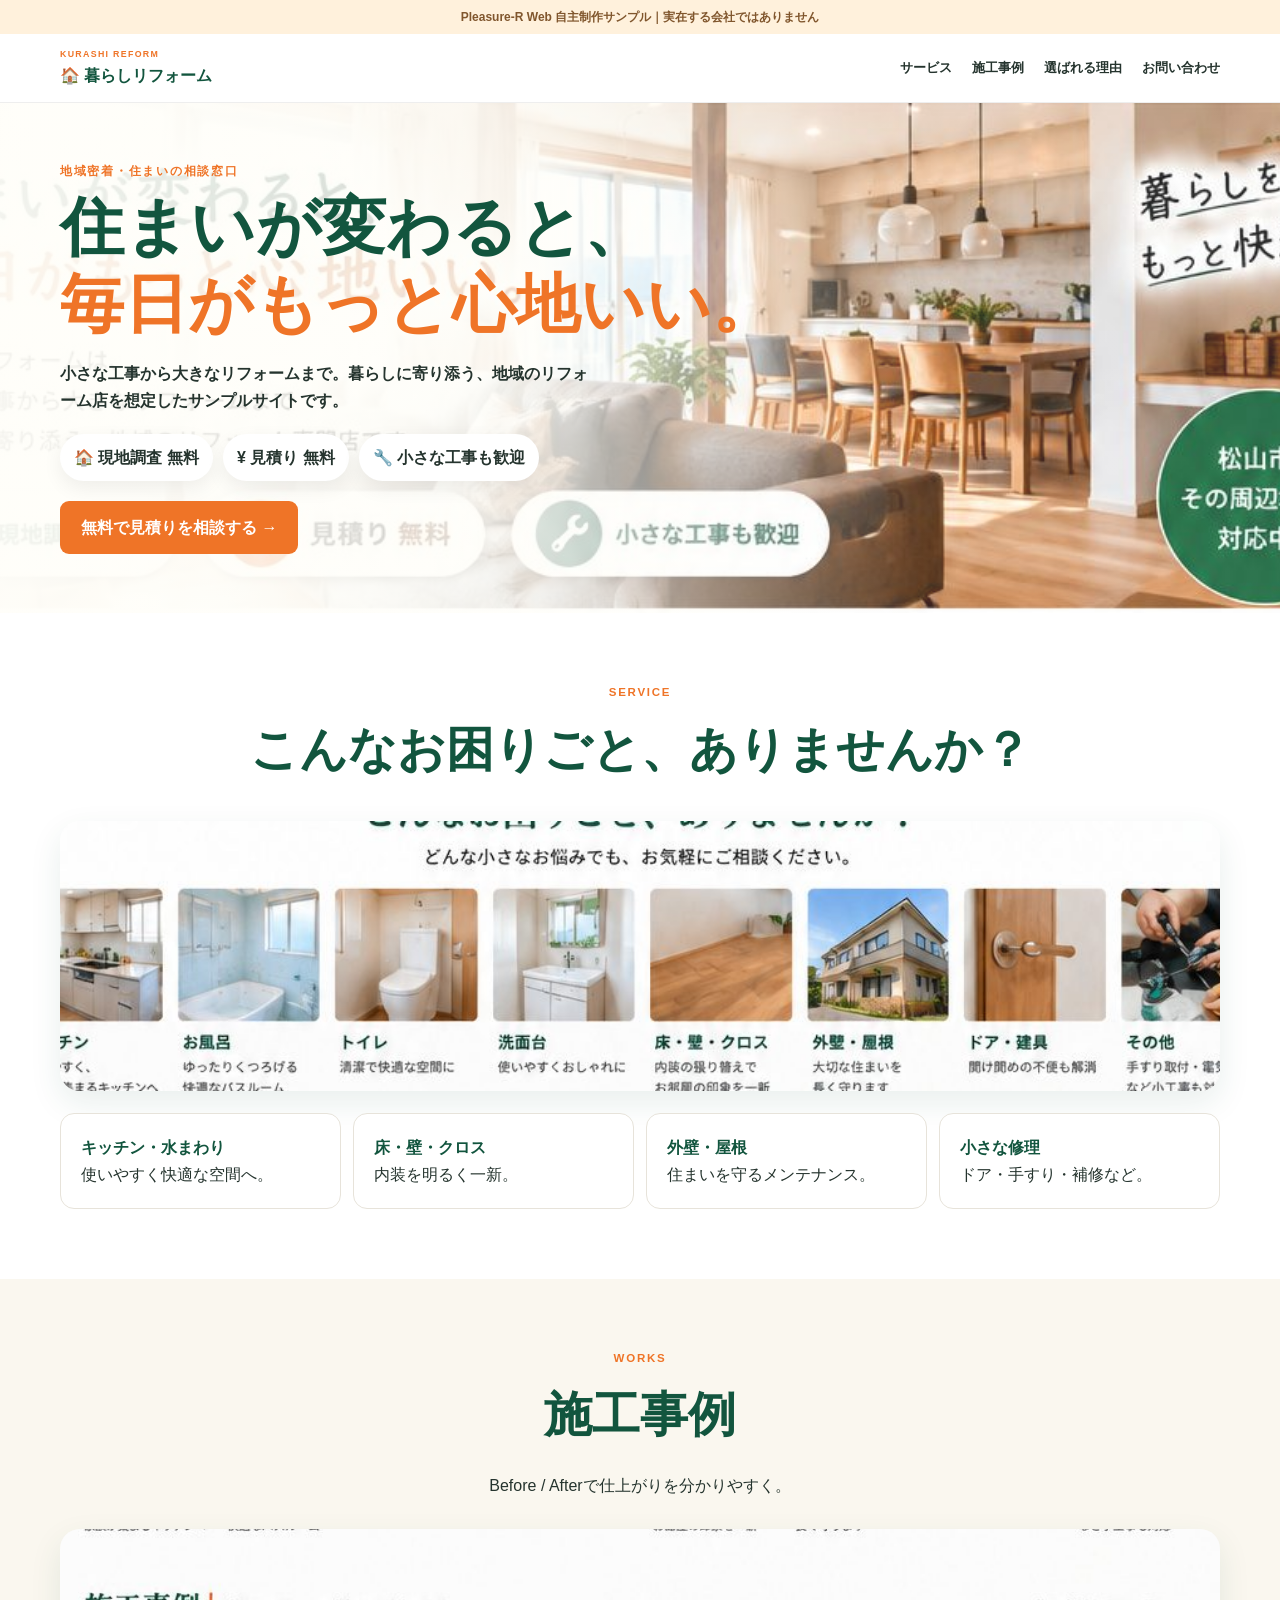
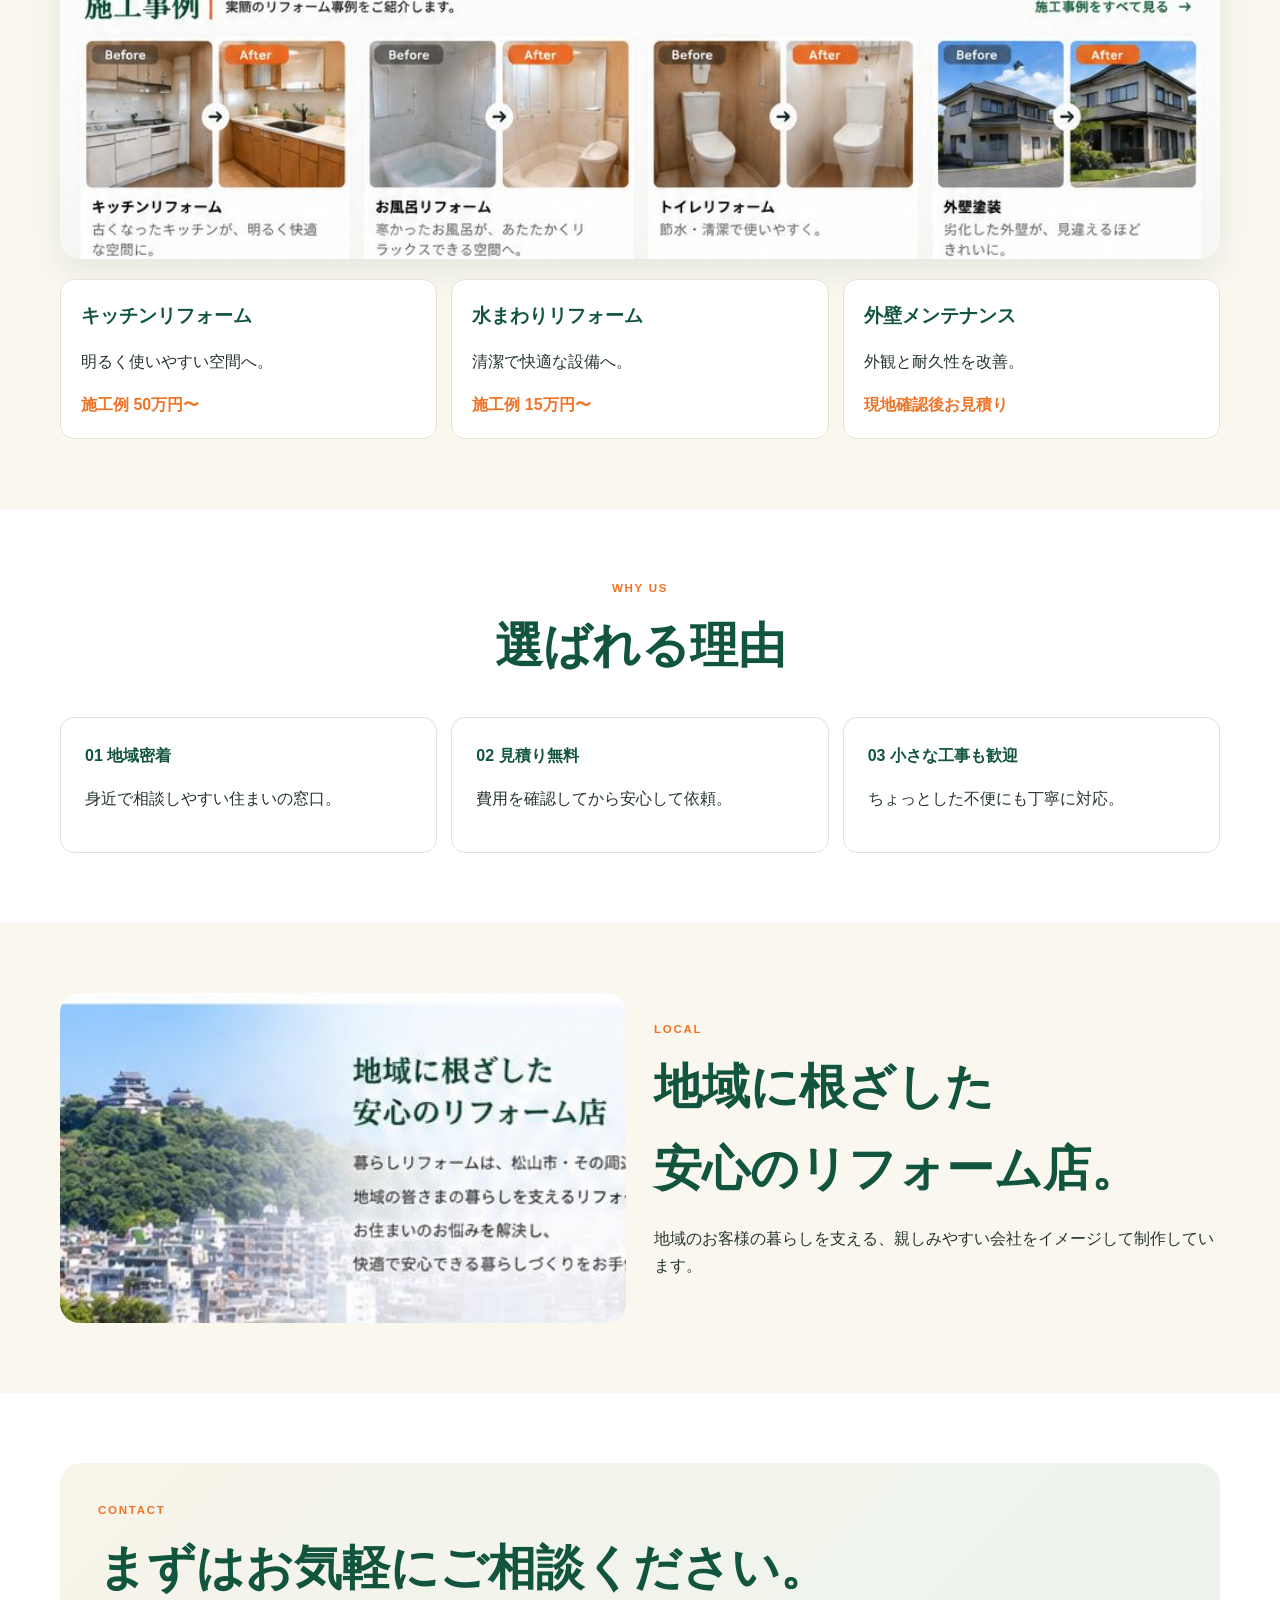
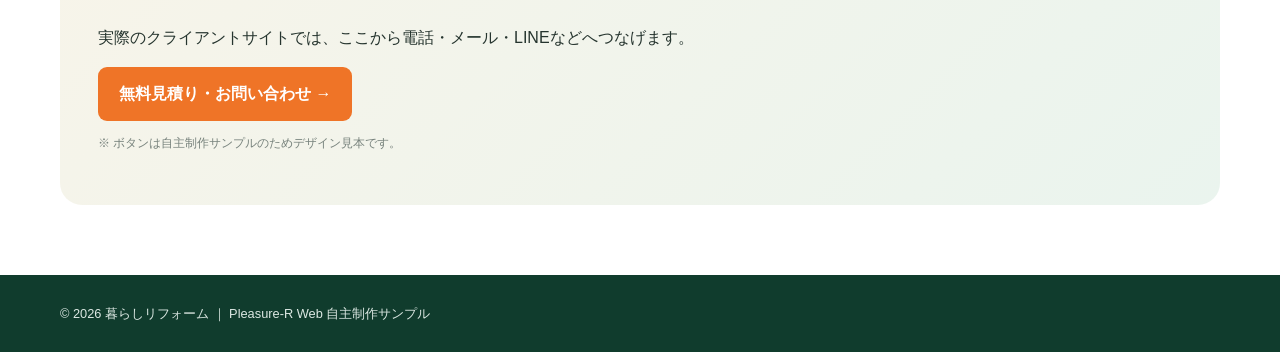
==== index.html @ 93c9c837 "Add files via upload" ====
<!doctype html><html lang="ja"><head><meta charset="utf-8"><meta name="viewport" content="width=device-width,initial-scale=1">
<title>暮らしリフォーム｜Pleasure-R Web 自主制作</title>
<style>
:root{--g:#12553e;--o:#ef7427;--cream:#faf7ef;--ink:#25342e;--muted:#68756f;--max:1160px}*{box-sizing:border-box}html{scroll-behavior:smooth}body{margin:0;font-family:-apple-system,BlinkMacSystemFont,"Noto Sans JP",sans-serif;color:var(--ink);line-height:1.7}a{text-decoration:none;color:inherit}.wrap{width:min(calc(100% - 32px),var(--max));margin:auto}.sample{text-align:center;background:#fff1dc;color:#80562d;padding:7px;font-size:.75rem;font-weight:800}header{position:sticky;top:0;background:#fffffff2;z-index:10;border-bottom:1px solid #eee}.nav{height:68px;display:flex;align-items:center;justify-content:space-between}.logo{font-weight:900;color:var(--g)}.logo small{display:block;color:var(--o);font-size:.55rem;letter-spacing:.15em}nav{display:flex;gap:20px;font-size:.83rem;font-weight:800}.btn{display:inline-block;background:var(--o);color:#fff;padding:13px 21px;border-radius:9px;font-weight:900}
.hero{position:relative;min-height:510px;background:url("[data-uri]") center/cover no-repeat;display:flex;align-items:center}.hero:before{content:"";position:absolute;inset:0;background:linear-gradient(90deg,#fffef9f2 0%,#fffef9c9 42%,#ffffff20 72%)}.hero .wrap{position:relative}h1{font-family:"Yu Mincho",serif;font-size:clamp(2.6rem,5vw,4.7rem);line-height:1.2;color:var(--g);margin:8px 0 16px}h1 em{font-style:normal;color:var(--o)}.lead{max-width:540px;font-weight:650}.badges{display:flex;gap:10px;flex-wrap:wrap;margin:20px 0}.badge{background:#fff;border-radius:999px;padding:10px 14px;font-weight:850;box-shadow:0 7px 20px #0001}
section{padding:70px 0}.soft{background:var(--cream)}.title{text-align:center;margin-bottom:30px}.ey{color:var(--o);font-size:.72rem;letter-spacing:.15em;font-weight:900}h2{font-family:"Yu Mincho",serif;color:var(--g);font-size:clamp(2rem,4vw,3rem);margin:6px 0}
.photo-strip{height:270px;border-radius:20px;background:url("[data-uri]") center/cover no-repeat;box-shadow:0 12px 32px #12553e18}
.services{display:grid;grid-template-columns:repeat(4,1fr);gap:12px;margin-top:22px}.card{background:#fff;border:1px solid #e7e3da;border-radius:14px;padding:20px}.card b{color:var(--g);display:block}.cases-photo{height:330px;border-radius:20px;background:url("[data-uri]") center/cover no-repeat;box-shadow:0 12px 32px #12553e18}.cases{display:grid;grid-template-columns:repeat(3,1fr);gap:14px;margin-top:20px}.case{background:#fff;border:1px solid #e8e3d9;border-radius:14px;padding:20px}.case h3{color:var(--g);margin:0}.price{color:var(--o);font-weight:900}
.reasons{display:grid;grid-template-columns:repeat(3,1fr);gap:14px}.reason{padding:24px;border-radius:14px;background:#fff;border:1px solid #e6e1d8}.reason strong{color:var(--g)}.local{display:grid;grid-template-columns:1fr 1fr;gap:28px;align-items:center}.local-photo{min-height:330px;border-radius:20px;background:url("[data-uri]") center/cover no-repeat}.cta{background:linear-gradient(135deg,#f8f4e9,#eaf4ee);border-radius:22px;padding:38px}footer{background:#103c2d;color:#dce8e3;padding:28px 0;font-size:.8rem}
@media(max-width:800px){nav{display:none}.hero{min-height:590px;background-position:60% center}.hero:before{background:linear-gradient(#fffdf6e8 0%,#fffdf6d9 58%,#ffffff30)}.services{grid-template-columns:1fr 1fr}.cases,.reasons,.local{grid-template-columns:1fr}.photo-strip{height:210px}.cases-photo{height:250px}}
@media(max-width:500px){.hero{min-height:560px}section{padding:55px 0}.services{grid-template-columns:1fr 1fr}.card{padding:15px 11px}}
</style></head><body>
<div class="sample">Pleasure-R Web 自主制作サンプル｜実在する会社ではありません</div>
<header><div class="wrap nav"><div class="logo"><small>KURASHI REFORM</small>🏠 暮らしリフォーム</div><nav><a href="#service">サービス</a><a href="#works">施工事例</a><a href="#voice">選ばれる理由</a><a href="#contact">お問い合わせ</a></nav></div></header>
<main><div class="hero"><div class="wrap"><div class="ey">地域密着・住まいの相談窓口</div><h1>住まいが変わると、<br><em>毎日がもっと心地いい。</em></h1><p class="lead">小さな工事から大きなリフォームまで。暮らしに寄り添う、地域のリフォーム店を想定したサンプルサイトです。</p><div class="badges"><span class="badge">🏠 現地調査 無料</span><span class="badge">¥ 見積り 無料</span><span class="badge">🔧 小さな工事も歓迎</span></div><a class="btn" href="#contact">無料で見積りを相談する →</a></div></div>
<section id="service"><div class="wrap"><div class="title"><div class="ey">SERVICE</div><h2>こんなお困りごと、ありませんか？</h2></div><div class="photo-strip"></div><div class="services"><div class="card"><b>キッチン・水まわり</b>使いやすく快適な空間へ。</div><div class="card"><b>床・壁・クロス</b>内装を明るく一新。</div><div class="card"><b>外壁・屋根</b>住まいを守るメンテナンス。</div><div class="card"><b>小さな修理</b>ドア・手すり・補修など。</div></div></div></section>
<section id="works" class="soft"><div class="wrap"><div class="title"><div class="ey">WORKS</div><h2>施工事例</h2><p>Before / Afterで仕上がりを分かりやすく。</p></div><div class="cases-photo"></div><div class="cases"><div class="case"><h3>キッチンリフォーム</h3><p>明るく使いやすい空間へ。</p><div class="price">施工例 50万円〜</div></div><div class="case"><h3>水まわりリフォーム</h3><p>清潔で快適な設備へ。</p><div class="price">施工例 15万円〜</div></div><div class="case"><h3>外壁メンテナンス</h3><p>外観と耐久性を改善。</p><div class="price">現地確認後お見積り</div></div></div></div></section>
<section id="voice"><div class="wrap"><div class="title"><div class="ey">WHY US</div><h2>選ばれる理由</h2></div><div class="reasons"><div class="reason"><strong>01 地域密着</strong><p>身近で相談しやすい住まいの窓口。</p></div><div class="reason"><strong>02 見積り無料</strong><p>費用を確認してから安心して依頼。</p></div><div class="reason"><strong>03 小さな工事も歓迎</strong><p>ちょっとした不便にも丁寧に対応。</p></div></div></div></section>
<section class="soft"><div class="wrap local"><div class="local-photo"></div><div><div class="ey">LOCAL</div><h2>地域に根ざした<br>安心のリフォーム店。</h2><p>地域のお客様の暮らしを支える、親しみやすい会社をイメージして制作しています。</p></div></div></section>
<section id="contact"><div class="wrap"><div class="cta"><div class="ey">CONTACT</div><h2>まずはお気軽にご相談ください。</h2><p>実際のクライアントサイトでは、ここから電話・メール・LINEなどへつなげます。</p><a class="btn" href="#contact">無料見積り・お問い合わせ →</a><p style="font-size:.78rem;color:#77827c">※ ボタンは自主制作サンプルのためデザイン見本です。</p></div></div></section></main>
<footer><div class="wrap">© 2026 暮らしリフォーム ｜ Pleasure-R Web 自主制作サンプル</div></footer></body></html>
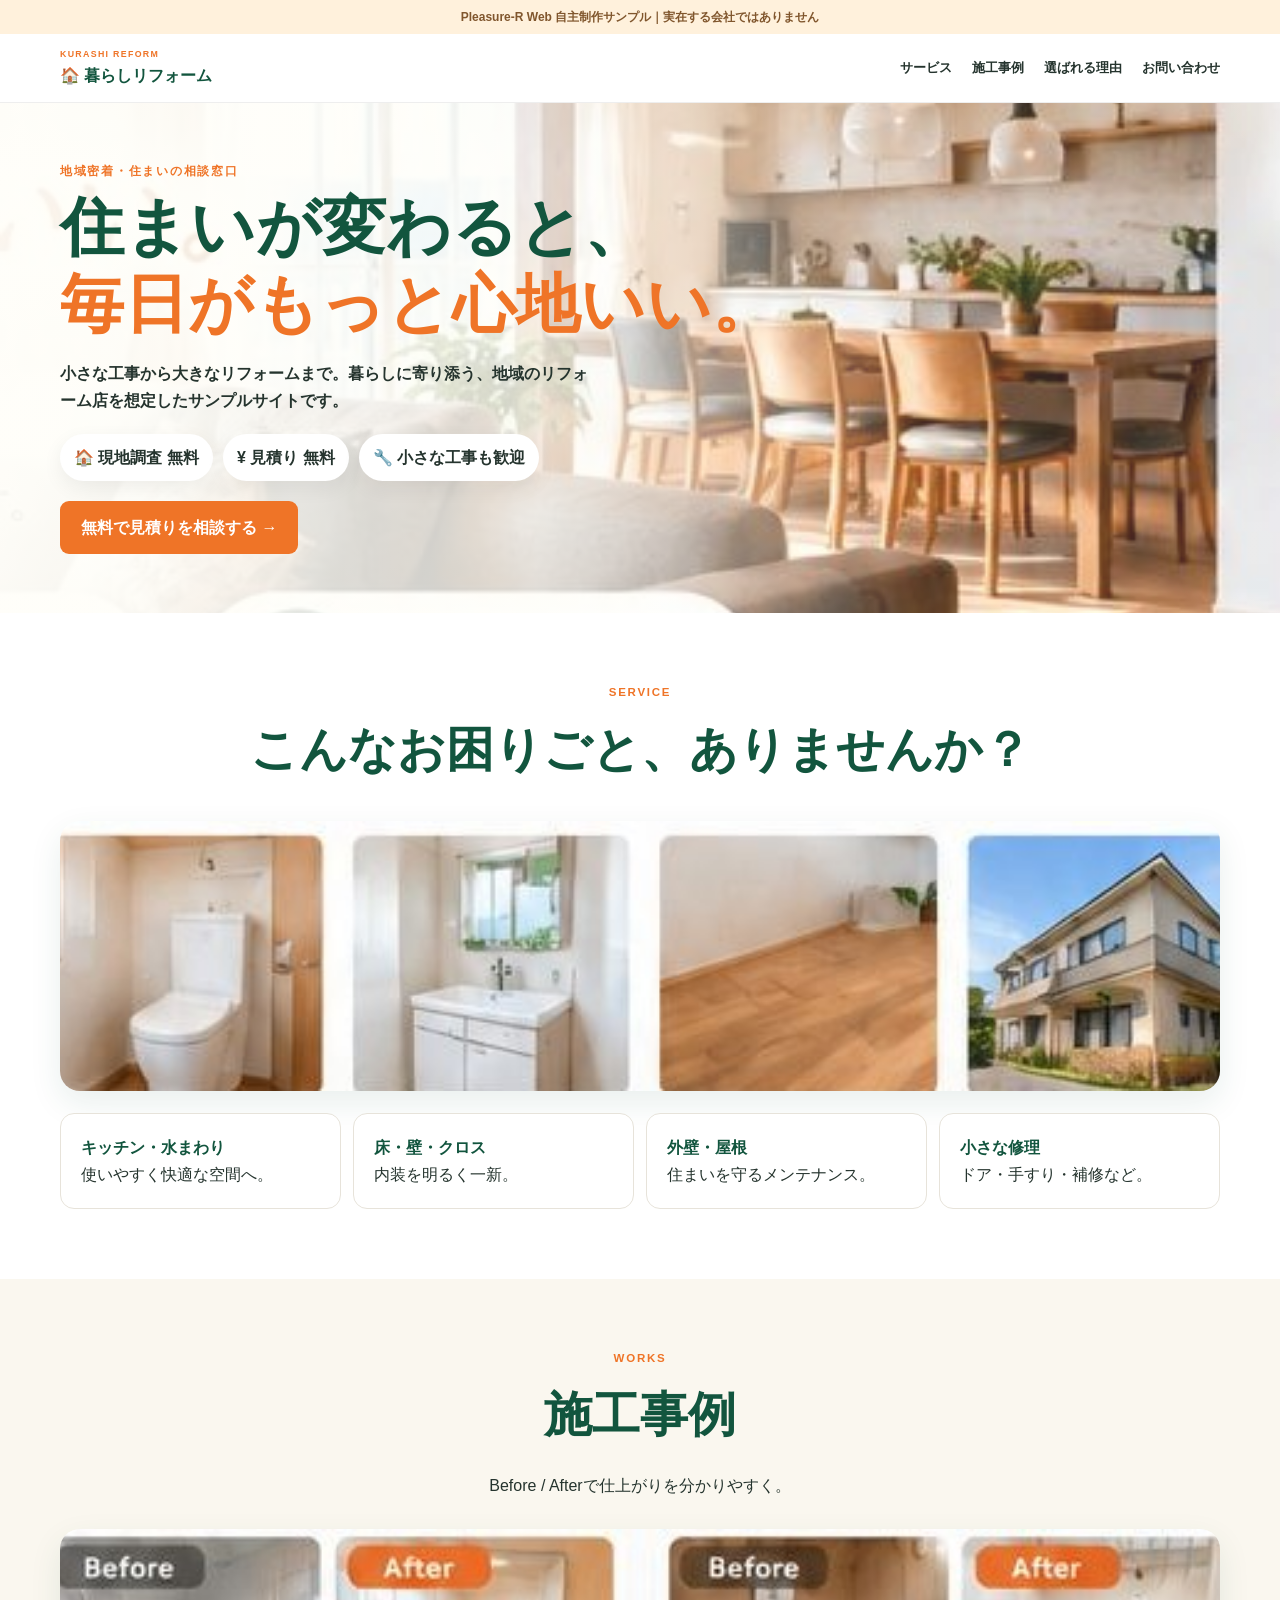
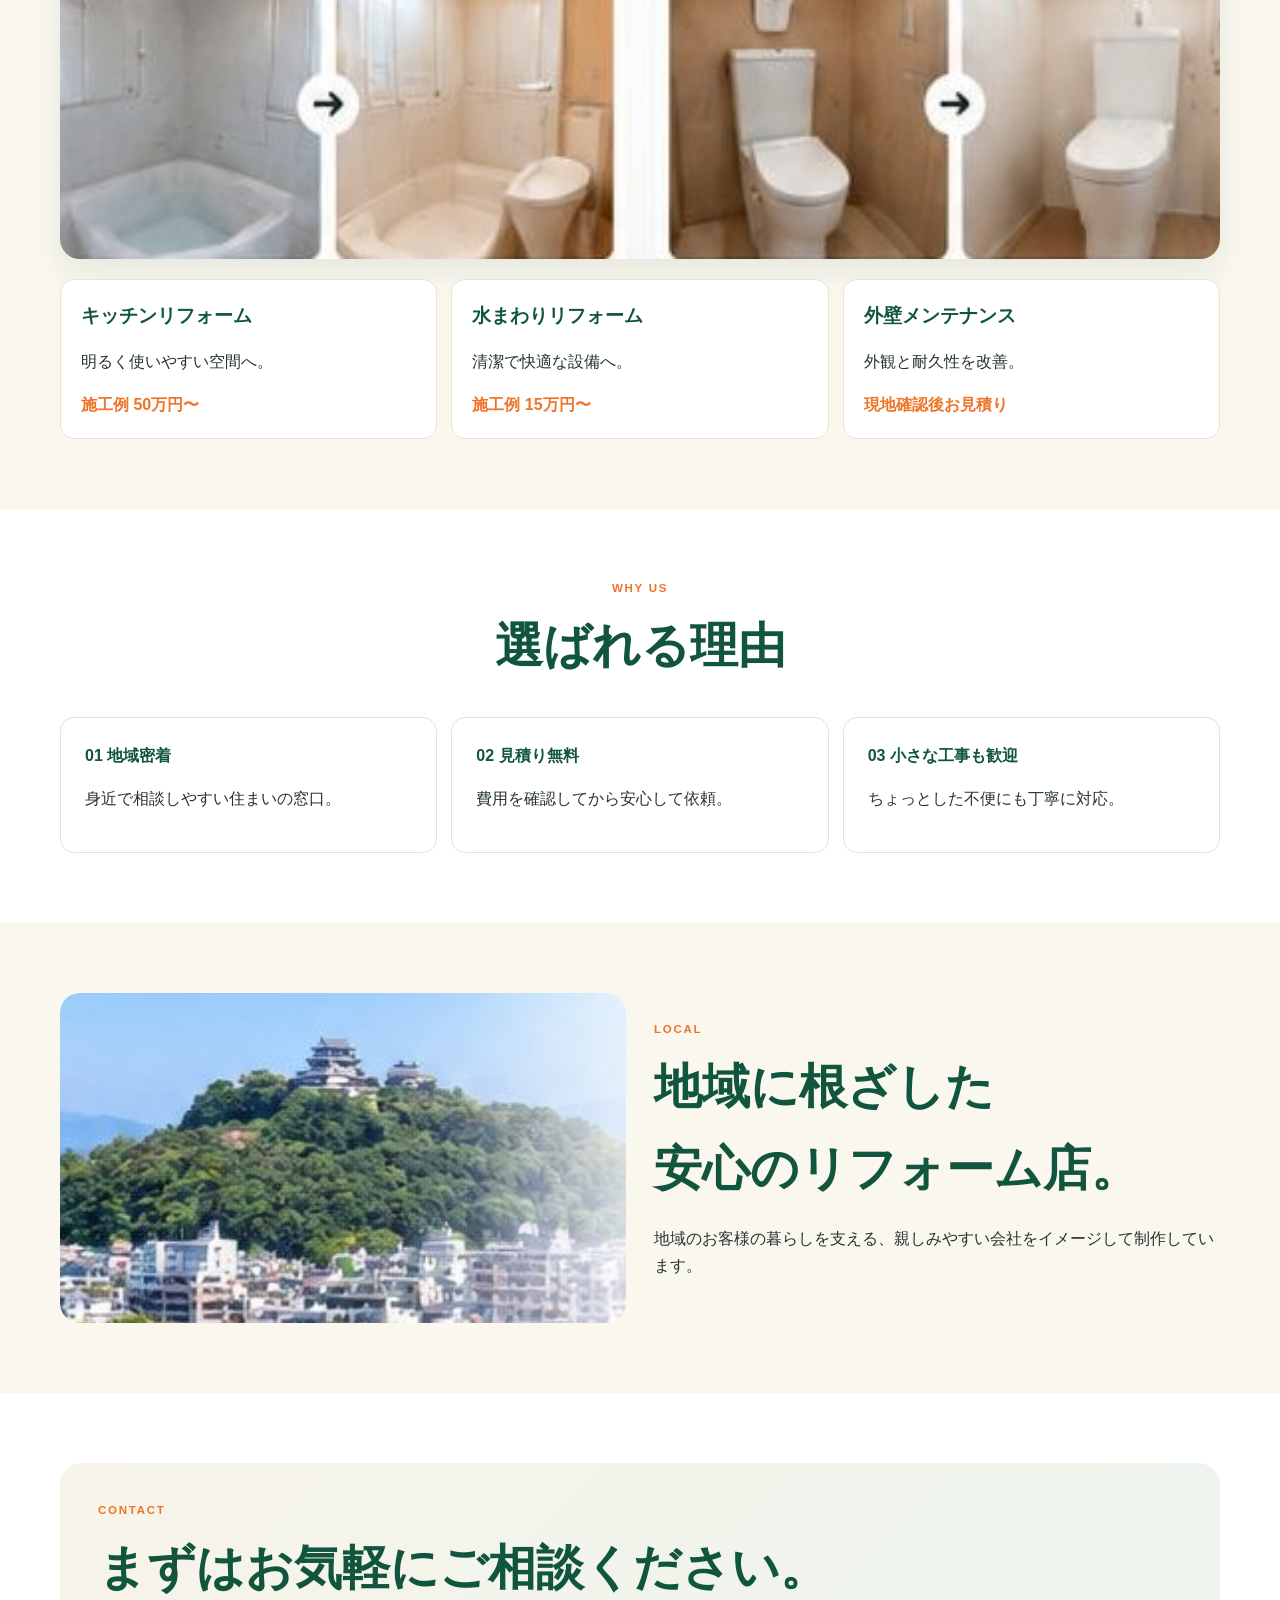
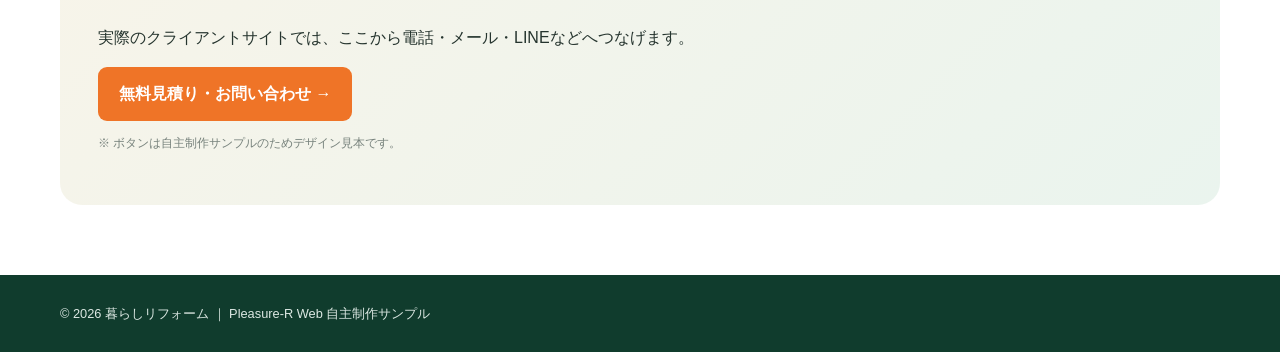
==== commit 0e024ec4: "Rename kurashi-reform-fixed-20260906.html to index.html" ====
--- a/index.html
+++ b/index.html
@@ -2,13 +2,27 @@
 <title>暮らしリフォーム｜Pleasure-R Web 自主制作</title>
 <style>
 :root{--g:#12553e;--o:#ef7427;--cream:#faf7ef;--ink:#25342e;--muted:#68756f;--max:1160px}*{box-sizing:border-box}html{scroll-behavior:smooth}body{margin:0;font-family:-apple-system,BlinkMacSystemFont,"Noto Sans JP",sans-serif;color:var(--ink);line-height:1.7}a{text-decoration:none;color:inherit}.wrap{width:min(calc(100% - 32px),var(--max));margin:auto}.sample{text-align:center;background:#fff1dc;color:#80562d;padding:7px;font-size:.75rem;font-weight:800}header{position:sticky;top:0;background:#fffffff2;z-index:10;border-bottom:1px solid #eee}.nav{height:68px;display:flex;align-items:center;justify-content:space-between}.logo{font-weight:900;color:var(--g)}.logo small{display:block;color:var(--o);font-size:.55rem;letter-spacing:.15em}nav{display:flex;gap:20px;font-size:.83rem;font-weight:800}.btn{display:inline-block;background:var(--o);color:#fff;padding:13px 21px;border-radius:9px;font-weight:900}
-.hero{position:relative;min-height:510px;background:url("[data-uri]") center/cover no-repeat;display:flex;align-items:center}.hero:before{content:"";position:absolute;inset:0;background:linear-gradient(90deg,#fffef9f2 0%,#fffef9c9 42%,#ffffff20 72%)}.hero .wrap{position:relative}h1{font-family:"Yu Mincho",serif;font-size:clamp(2.6rem,5vw,4.7rem);line-height:1.2;color:var(--g);margin:8px 0 16px}h1 em{font-style:normal;color:var(--o)}.lead{max-width:540px;font-weight:650}.badges{display:flex;gap:10px;flex-wrap:wrap;margin:20px 0}.badge{background:#fff;border-radius:999px;padding:10px 14px;font-weight:850;box-shadow:0 7px 20px #0001}
+.hero{position:relative;min-height:510px;background:url("[data-uri]") center/cover no-repeat;display:flex;align-items:center}.hero:before{content:"";position:absolute;inset:0;background:linear-gradient(90deg,#fffef9f2 0%,#fffef9c9 42%,#ffffff20 72%)}.hero .wrap{position:relative}h1{font-family:"Yu Mincho",serif;font-size:clamp(2.6rem,5vw,4.7rem);line-height:1.2;color:var(--g);margin:8px 0 16px}h1 em{font-style:normal;color:var(--o)}.lead{max-width:540px;font-weight:650}.badges{display:flex;gap:10px;flex-wrap:wrap;margin:20px 0}.badge{background:#fff;border-radius:999px;padding:10px 14px;font-weight:850;box-shadow:0 7px 20px #0001}
 section{padding:70px 0}.soft{background:var(--cream)}.title{text-align:center;margin-bottom:30px}.ey{color:var(--o);font-size:.72rem;letter-spacing:.15em;font-weight:900}h2{font-family:"Yu Mincho",serif;color:var(--g);font-size:clamp(2rem,4vw,3rem);margin:6px 0}
-.photo-strip{height:270px;border-radius:20px;background:url("[data-uri]") center/cover no-repeat;box-shadow:0 12px 32px #12553e18}
-.services{display:grid;grid-template-columns:repeat(4,1fr);gap:12px;margin-top:22px}.card{background:#fff;border:1px solid #e7e3da;border-radius:14px;padding:20px}.card b{color:var(--g);display:block}.cases-photo{height:330px;border-radius:20px;background:url("[data-uri]") center/cover no-repeat;box-shadow:0 12px 32px #12553e18}.cases{display:grid;grid-template-columns:repeat(3,1fr);gap:14px;margin-top:20px}.case{background:#fff;border:1px solid #e8e3d9;border-radius:14px;padding:20px}.case h3{color:var(--g);margin:0}.price{color:var(--o);font-weight:900}
-.reasons{display:grid;grid-template-columns:repeat(3,1fr);gap:14px}.reason{padding:24px;border-radius:14px;background:#fff;border:1px solid #e6e1d8}.reason strong{color:var(--g)}.local{display:grid;grid-template-columns:1fr 1fr;gap:28px;align-items:center}.local-photo{min-height:330px;border-radius:20px;background:url("[data-uri]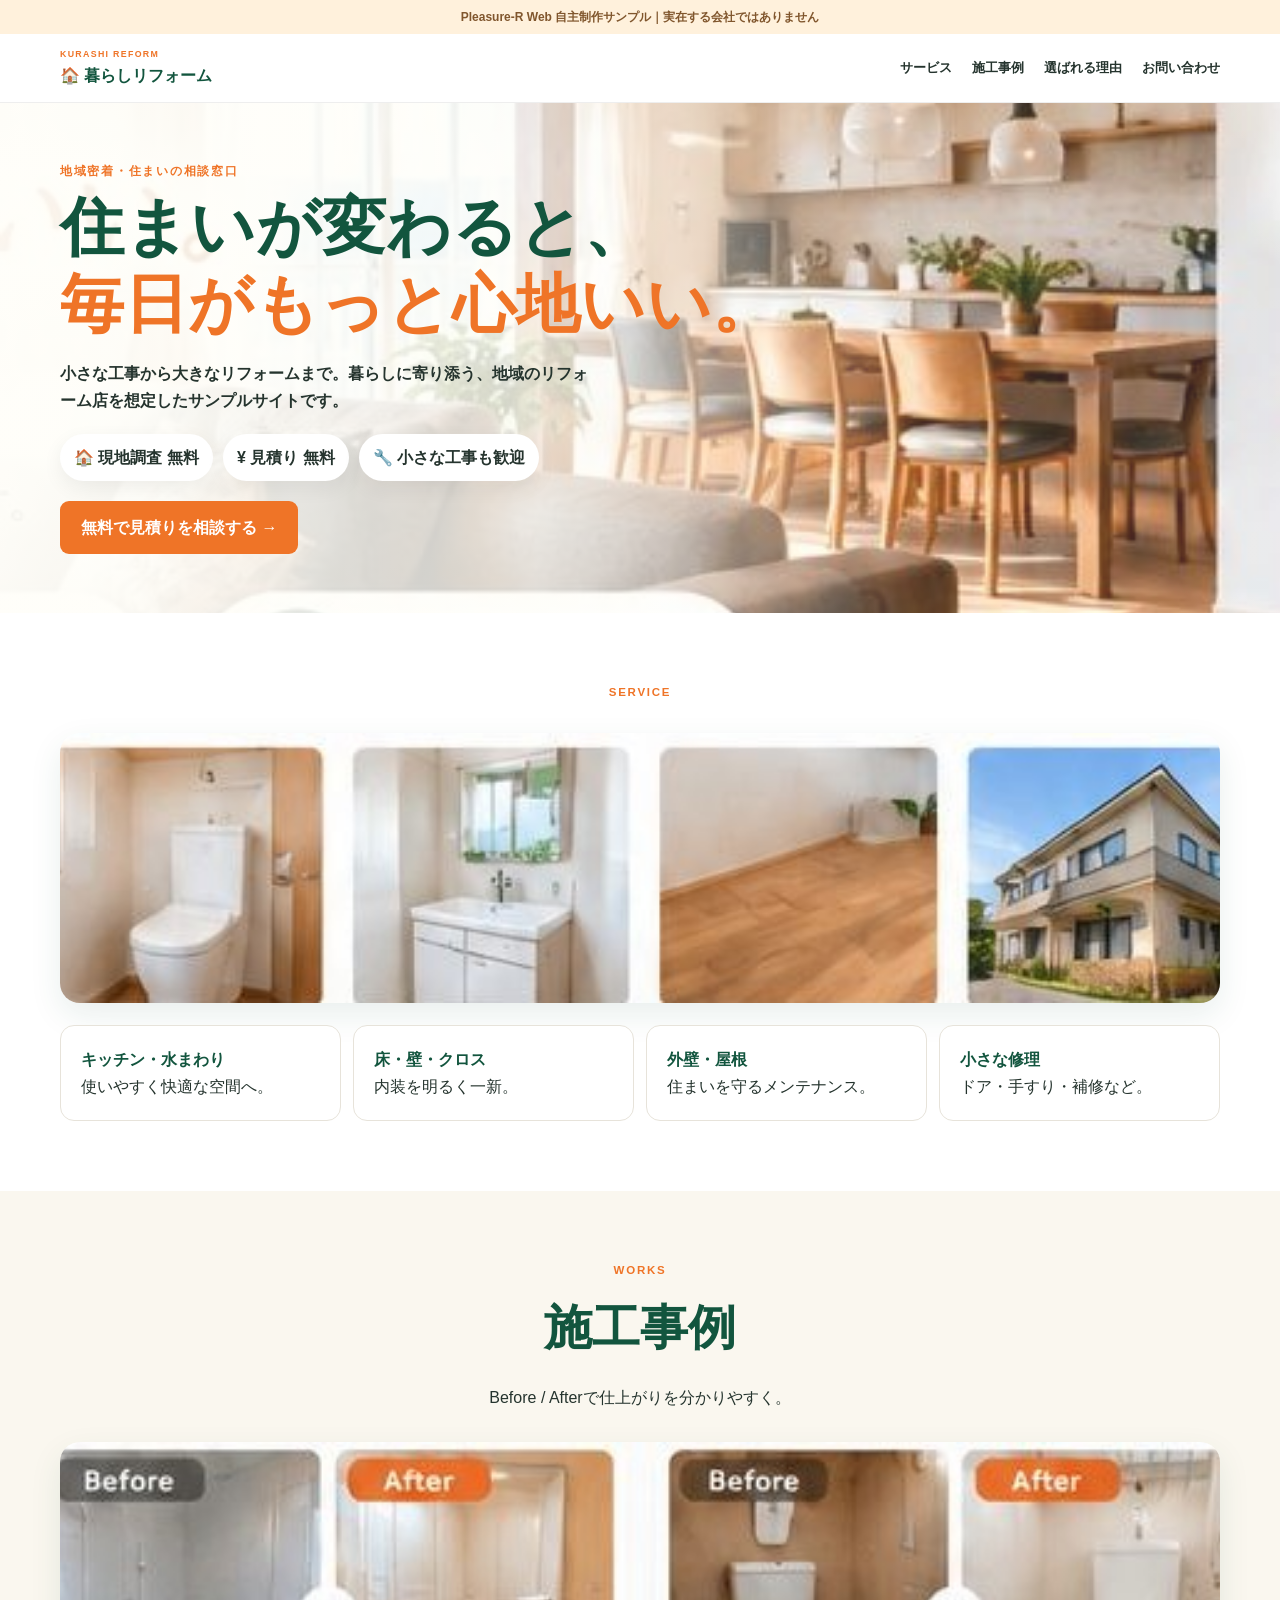
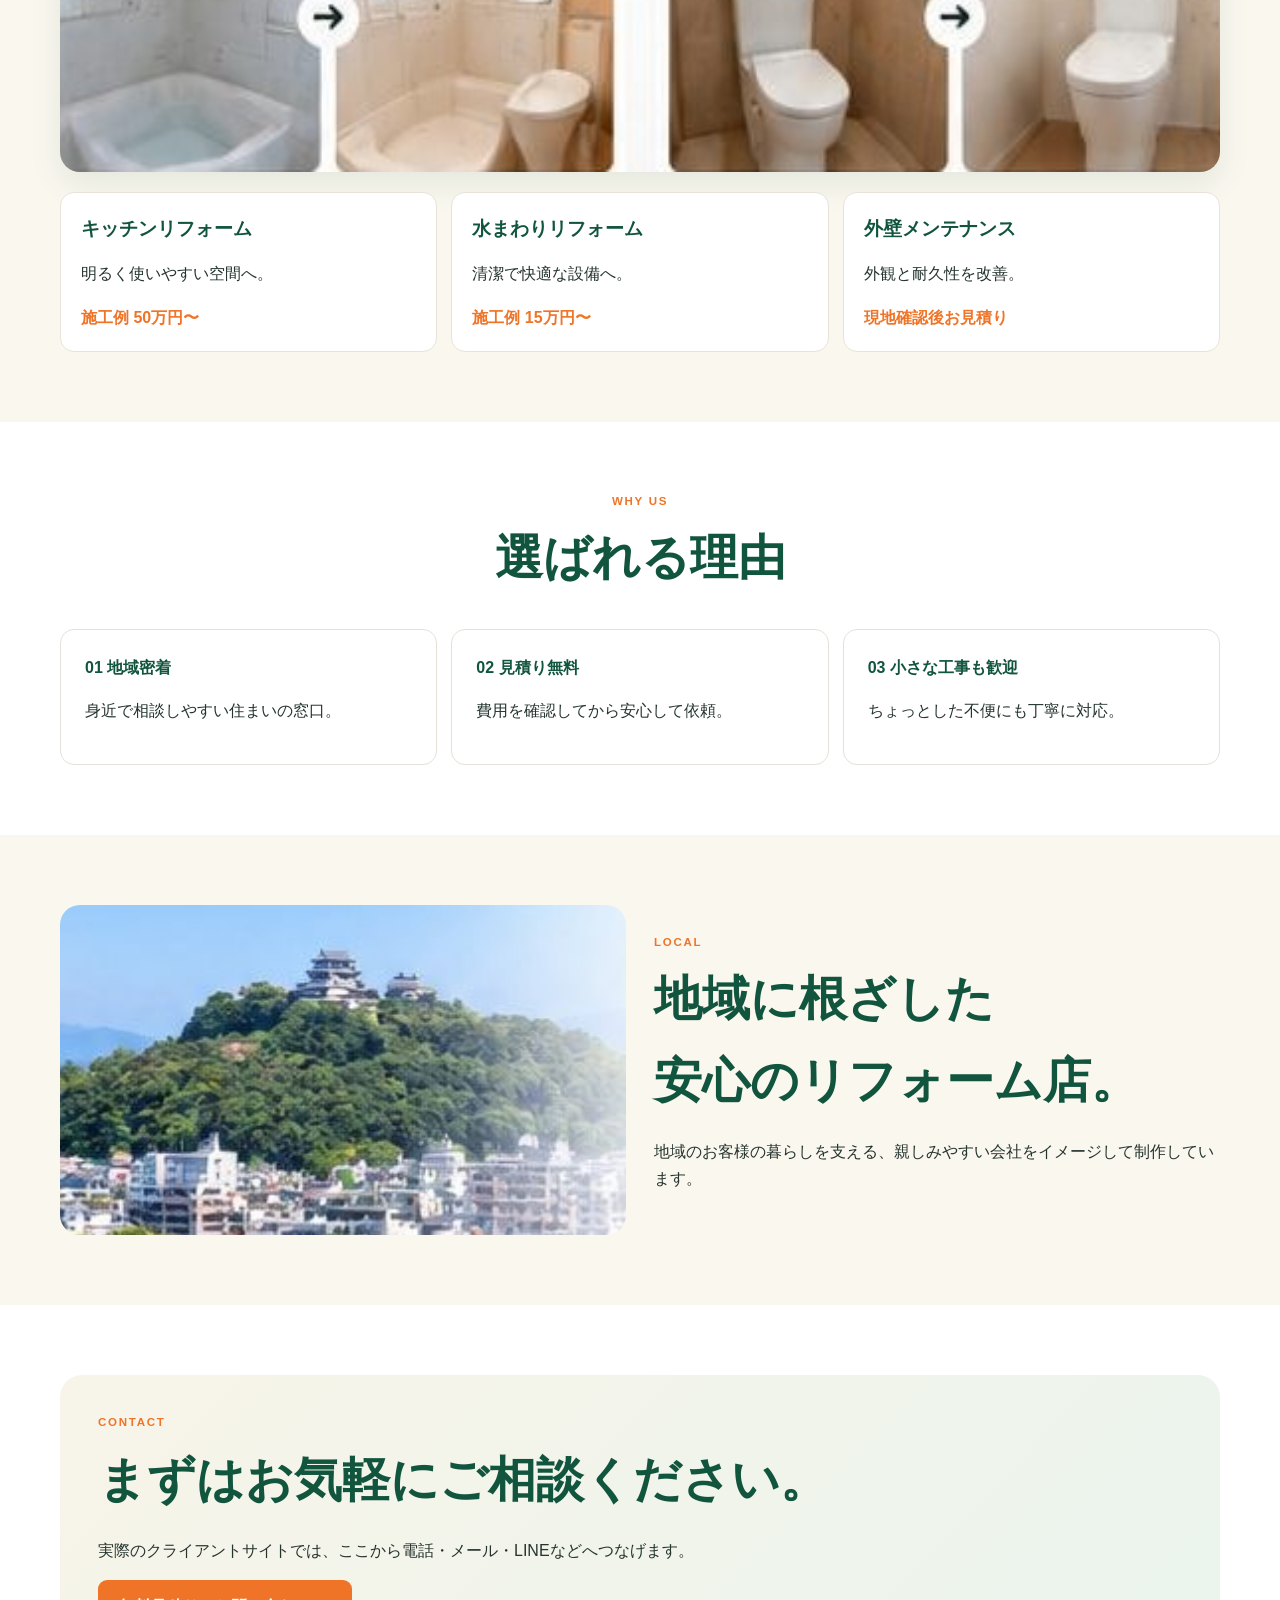
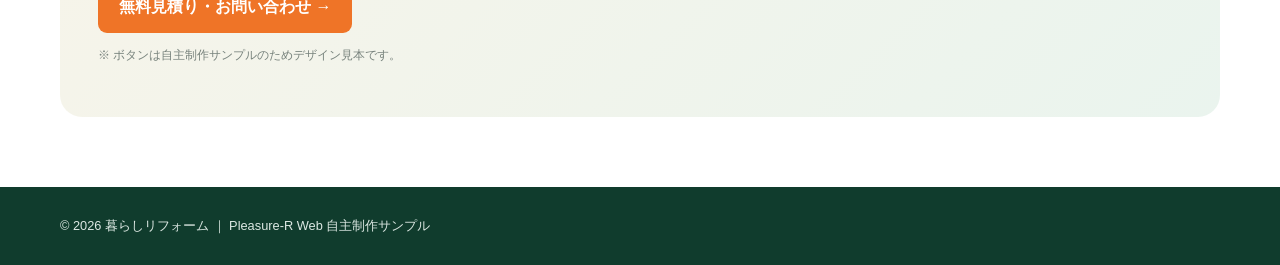
==== commit ade864aa: "Rename index 4.html to index.html" ====
--- a/index.html
+++ b/index.html
@@ -23,11 +23,19 @@
   .local-photo{min-height:220px;background-size:cover;background-position:center}
 }
 
+
+@media(max-width:500px){
+  .hero{min-height:620px;padding-top:72px !important;background-position:center center}
+  .hero .wrap{position:relative;z-index:2}
+  .hero h1{margin-top:0 !important;font-size:2.05rem !important;line-height:1.45 !important;letter-spacing:0 !important}
+  .hero .lead{font-size:.95rem !important;line-height:1.8}
+}
+
 </style></head><body>
 <div class="sample">Pleasure-R Web 自主制作サンプル｜実在する会社ではありません</div>
 <header><div class="wrap nav"><div class="logo"><small>KURASHI REFORM</small>🏠 暮らしリフォーム</div><nav><a href="#service">サービス</a><a href="#works">施工事例</a><a href="#voice">選ばれる理由</a><a href="#contact">お問い合わせ</a></nav></div></header>
 <main><div class="hero"><div class="wrap"><div class="ey">地域密着・住まいの相談窓口</div><h1>住まいが変わると、<br><em>毎日がもっと心地いい。</em></h1><p class="lead">小さな工事から大きなリフォームまで。暮らしに寄り添う、地域のリフォーム店を想定したサンプルサイトです。</p><div class="badges"><span class="badge">🏠 現地調査 無料</span><span class="badge">¥ 見積り 無料</span><span class="badge">🔧 小さな工事も歓迎</span></div><a class="btn" href="#contact">無料で見積りを相談する →</a></div></div>
-<section id="service"><div class="wrap"><div class="title"><div class="ey">SERVICE</div><h2>こんなお困りごと、ありませんか？</h2></div><div class="photo-strip"></div><div class="services"><div class="card"><b>キッチン・水まわり</b>使いやすく快適な空間へ。</div><div class="card"><b>床・壁・クロス</b>内装を明るく一新。</div><div class="card"><b>外壁・屋根</b>住まいを守るメンテナンス。</div><div class="card"><b>小さな修理</b>ドア・手すり・補修など。</div></div></div></section>
+<section id="service"><div class="wrap"><div class="title"><div class="ey">SERVICE</div></div><div class="photo-strip"></div><div class="services"><div class="card"><b>キッチン・水まわり</b>使いやすく快適な空間へ。</div><div class="card"><b>床・壁・クロス</b>内装を明るく一新。</div><div class="card"><b>外壁・屋根</b>住まいを守るメンテナンス。</div><div class="card"><b>小さな修理</b>ドア・手すり・補修など。</div></div></div></section>
 <section id="works" class="soft"><div class="wrap"><div class="title"><div class="ey">WORKS</div><h2>施工事例</h2><p>Before / Afterで仕上がりを分かりやすく。</p></div><div class="cases-photo"></div><div class="cases"><div class="case"><h3>キッチンリフォーム</h3><p>明るく使いやすい空間へ。</p><div class="price">施工例 50万円〜</div></div><div class="case"><h3>水まわりリフォーム</h3><p>清潔で快適な設備へ。</p><div class="price">施工例 15万円〜</div></div><div class="case"><h3>外壁メンテナンス</h3><p>外観と耐久性を改善。</p><div class="price">現地確認後お見積り</div></div></div></div></section>
 <section id="voice"><div class="wrap"><div class="title"><div class="ey">WHY US</div><h2>選ばれる理由</h2></div><div class="reasons"><div class="reason"><strong>01 地域密着</strong><p>身近で相談しやすい住まいの窓口。</p></div><div class="reason"><strong>02 見積り無料</strong><p>費用を確認してから安心して依頼。</p></div><div class="reason"><strong>03 小さな工事も歓迎</strong><p>ちょっとした不便にも丁寧に対応。</p></div></div></div></section>
 <section class="soft"><div class="wrap local"><div class="local-photo"></div><div><div class="ey">LOCAL</div><h2>地域に根ざした<br>安心のリフォーム店。</h2><p>地域のお客様の暮らしを支える、親しみやすい会社をイメージして制作しています。</p></div></div></section>
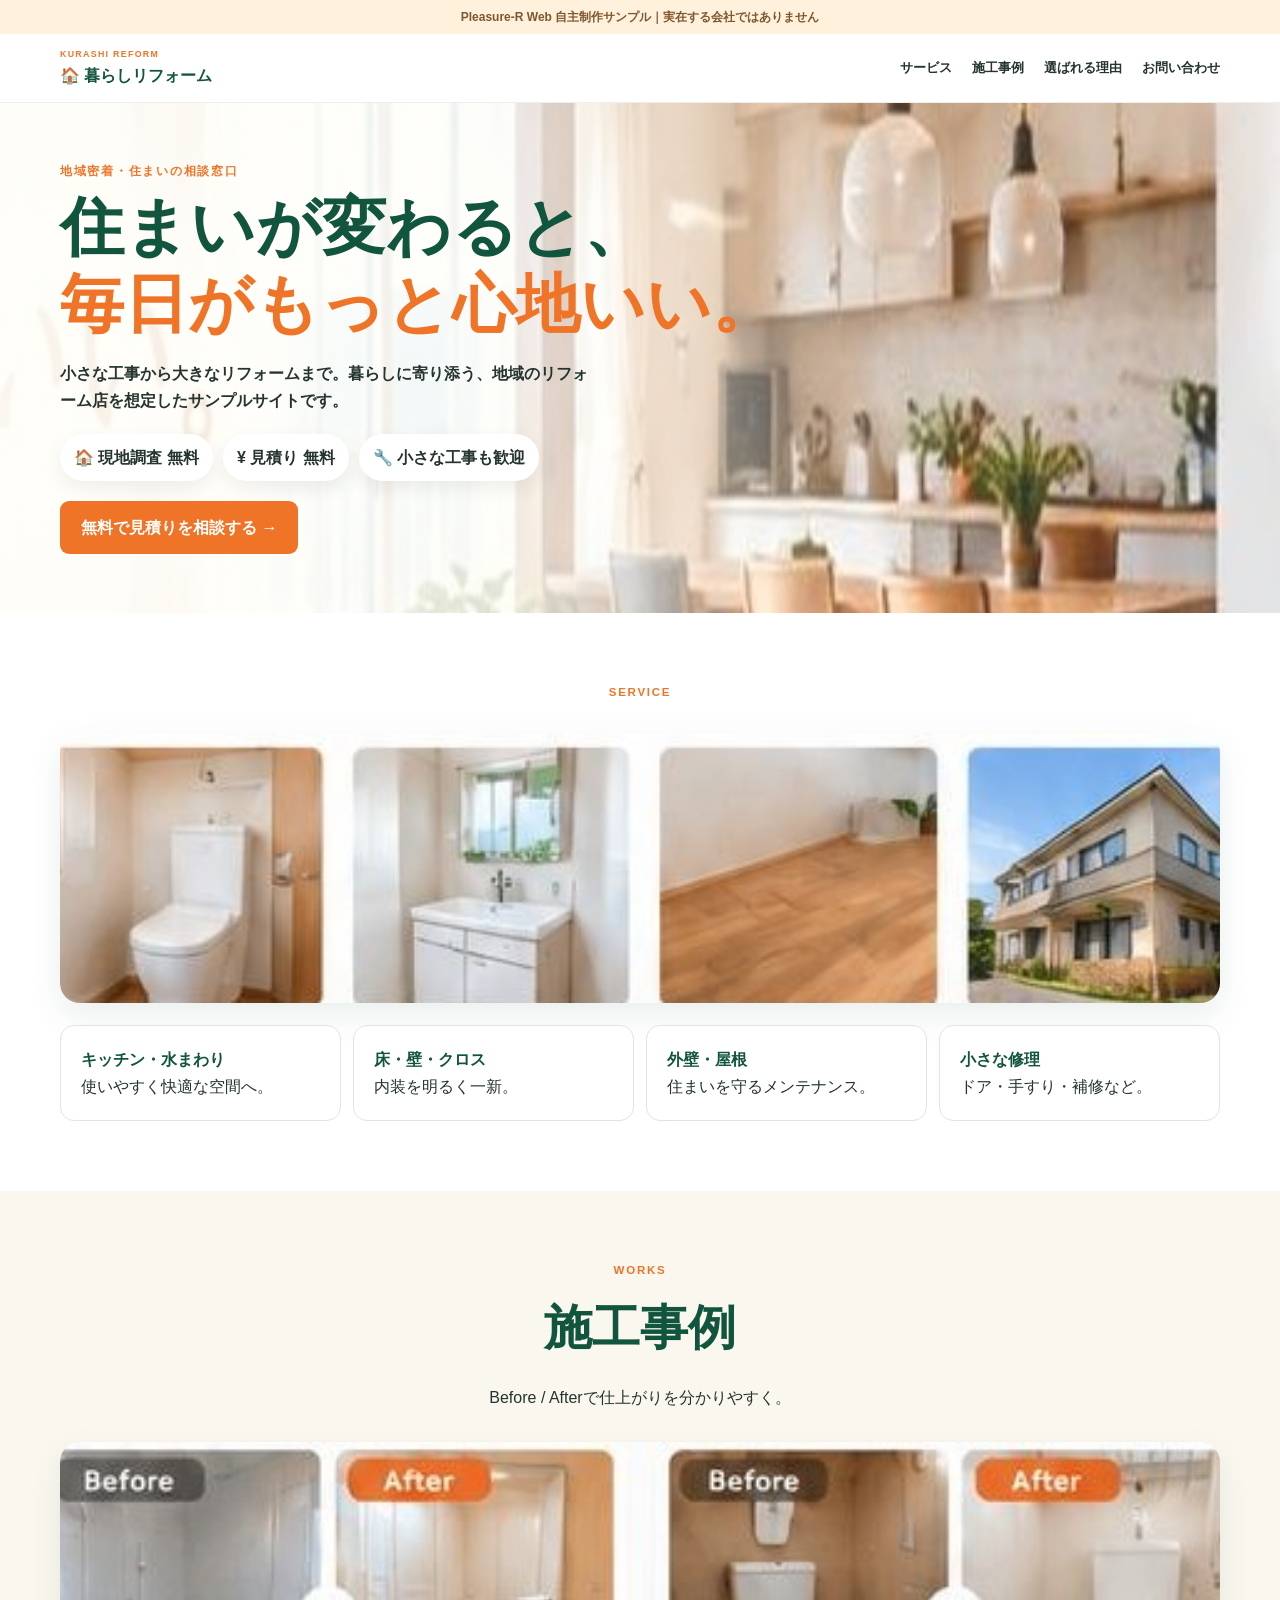
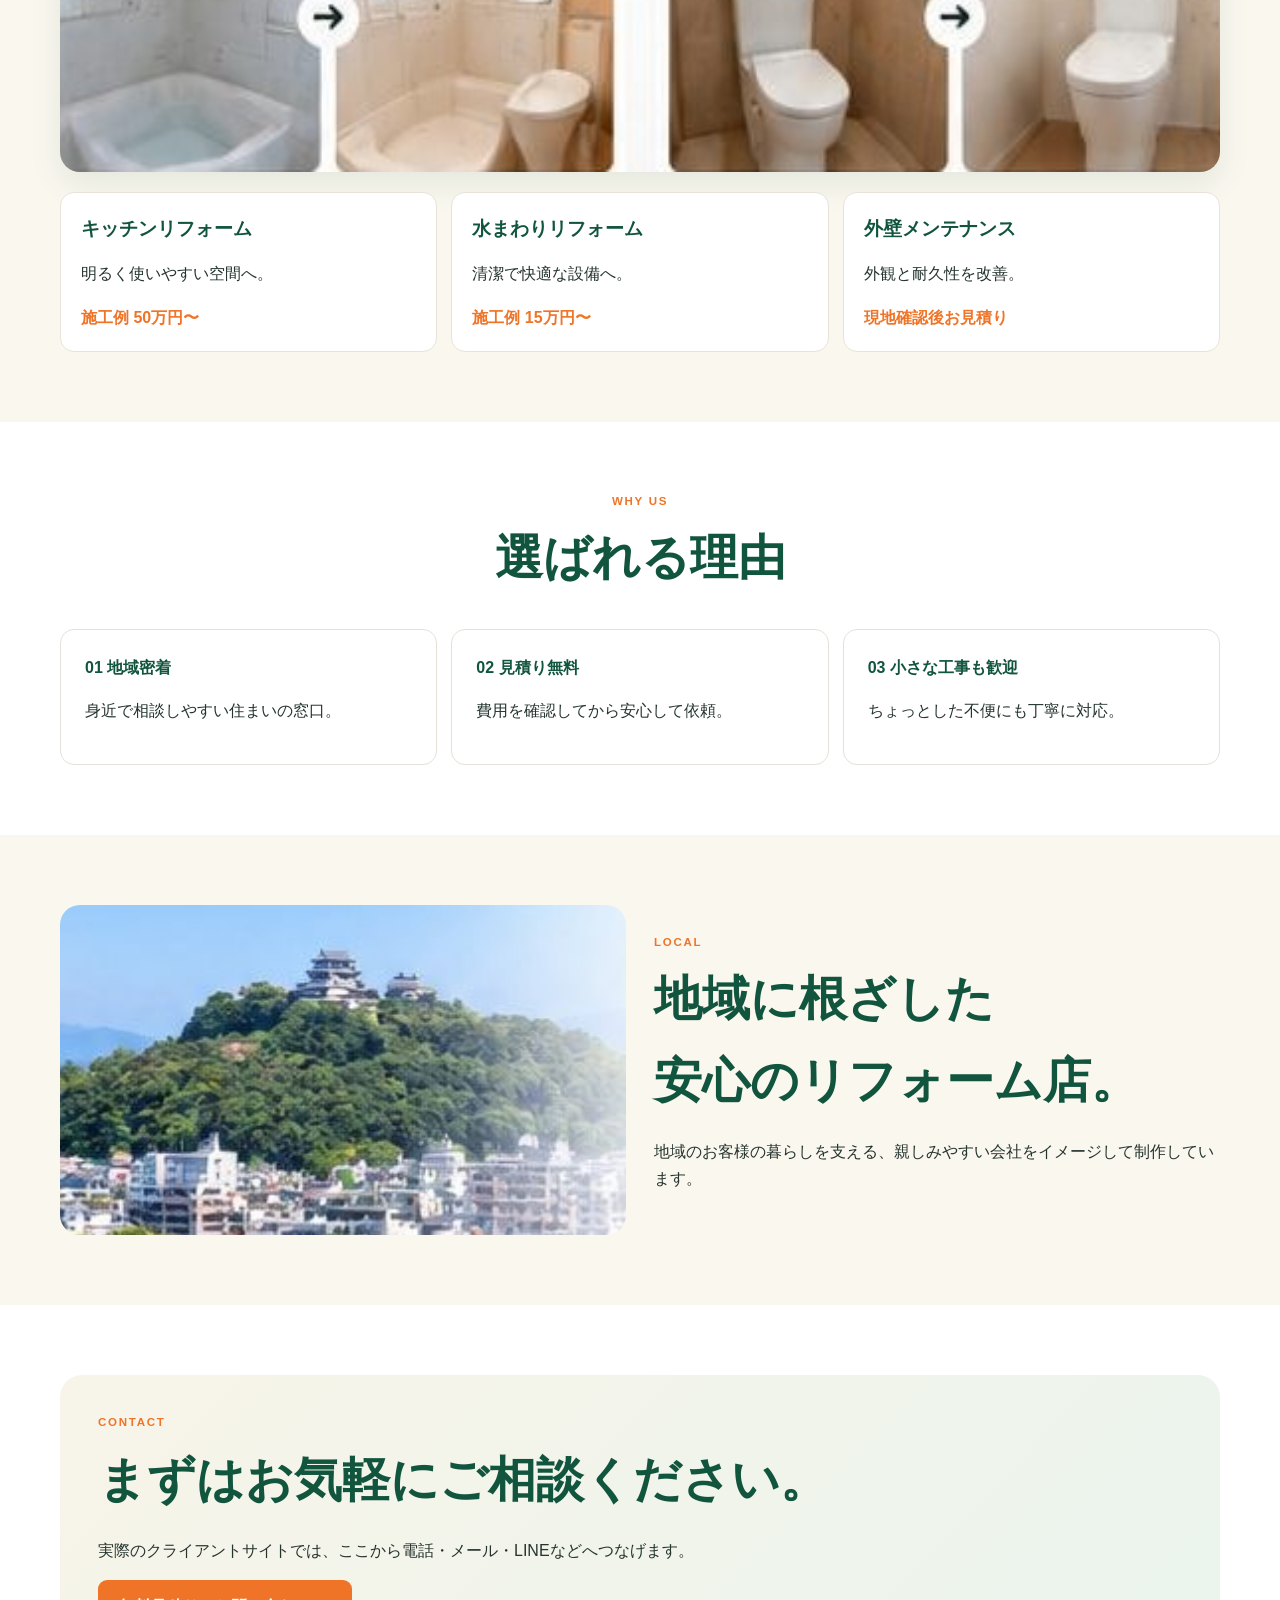
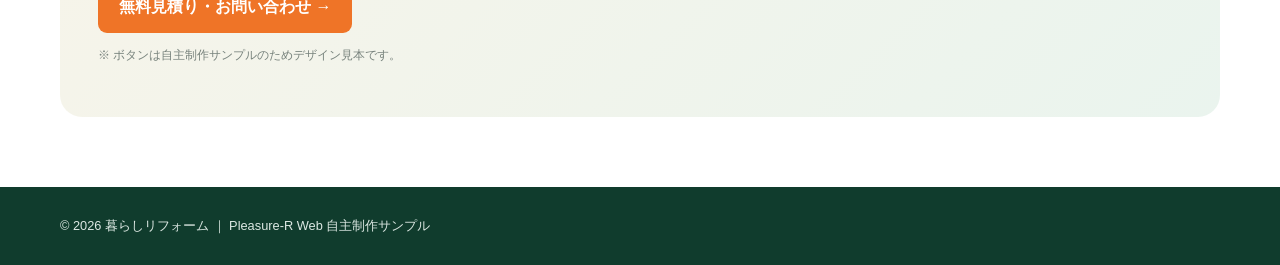
==== commit 855c2096: "Rename index 5.html to index.html" ====
--- a/index.html
+++ b/index.html
@@ -2,7 +2,7 @@
 <title>暮らしリフォーム｜Pleasure-R Web 自主制作</title>
 <style>
 :root{--g:#12553e;--o:#ef7427;--cream:#faf7ef;--ink:#25342e;--muted:#68756f;--max:1160px}*{box-sizing:border-box}html{scroll-behavior:smooth}body{margin:0;font-family:-apple-system,BlinkMacSystemFont,"Noto Sans JP",sans-serif;color:var(--ink);line-height:1.7}a{text-decoration:none;color:inherit}.wrap{width:min(calc(100% - 32px),var(--max));margin:auto}.sample{text-align:center;background:#fff1dc;color:#80562d;padding:7px;font-size:.75rem;font-weight:800}header{position:sticky;top:0;background:#fffffff2;z-index:10;border-bottom:1px solid #eee}.nav{height:68px;display:flex;align-items:center;justify-content:space-between}.logo{font-weight:900;color:var(--g)}.logo small{display:block;color:var(--o);font-size:.55rem;letter-spacing:.15em}nav{display:flex;gap:20px;font-size:.83rem;font-weight:800}.btn{display:inline-block;background:var(--o);color:#fff;padding:13px 21px;border-radius:9px;font-weight:900}
-.hero{position:relative;min-height:510px;background:url("[data-uri]") center/cover no-repeat;display:flex;align-items:center}.hero:before{content:"";position:absolute;inset:0;background:linear-gradient(90deg,#fffef9f2 0%,#fffef9c9 42%,#ffffff20 72%)}.hero .wrap{position:relative}h1{font-family:"Yu Mincho",serif;font-size:clamp(2.6rem,5vw,4.7rem);line-height:1.2;color:var(--g);margin:8px 0 16px}h1 em{font-style:normal;color:var(--o)}.lead{max-width:540px;font-weight:650}.badges{display:flex;gap:10px;flex-wrap:wrap;margin:20px 0}.badge{background:#fff;border-radius:999px;padding:10px 14px;font-weight:850;box-shadow:0 7px 20px #0001}
+.hero{position:relative;min-height:510px;background:url("[data-uri]") center/cover no-repeat;display:flex;align-items:center}.hero:before{content:"";position:absolute;inset:0;background:linear-gradient(90deg,#fffef9f2 0%,#fffef9c9 42%,#ffffff20 72%)}.hero .wrap{position:relative}h1{font-family:"Yu Mincho",serif;font-size:clamp(2.6rem,5vw,4.7rem);line-height:1.2;color:var(--g);margin:8px 0 16px}h1 em{font-style:normal;color:var(--o)}.lead{max-width:540px;font-weight:650}.badges{display:flex;gap:10px;flex-wrap:wrap;margin:20px 0}.badge{background:#fff;border-radius:999px;padding:10px 14px;font-weight:850;box-shadow:0 7px 20px #0001}
 section{padding:70px 0}.soft{background:var(--cream)}.title{text-align:center;margin-bottom:30px}.ey{color:var(--o);font-size:.72rem;letter-spacing:.15em;font-weight:900}h2{font-family:"Yu Mincho",serif;color:var(--g);font-size:clamp(2rem,4vw,3rem);margin:6px 0}
 .photo-strip{height:270px;border-radius:20px;background:url("[data-uri]") center/cover no-repeat;box-shadow:0 12px 32px #12553e18}
 .services{display:grid;grid-template-columns:repeat(4,1fr);gap:12px;margin-top:22px}.card{background:#fff;border:1px solid #e7e3da;border-radius:14px;padding:20px}.card b{color:var(--g);display:block}.cases-photo{height:330px;border-radius:20px;background:url("[data-uri]") center/cover no-repeat;box-shadow:0 12px 32px #12553e18}.cases{display:grid;grid-template-columns:repeat(3,1fr);gap:14px;margin-top:20px}.case{background:#fff;border:1px solid #e8e3d9;border-radius:14px;padding:20px}.case h3{color:var(--g);margin:0}.price{color:var(--o);font-weight:900}
@@ -41,3 +41,13 @@
 <section class="soft"><div class="wrap local"><div class="local-photo"></div><div><div class="ey">LOCAL</div><h2>地域に根ざした<br>安心のリフォーム店。</h2><p>地域のお客様の暮らしを支える、親しみやすい会社をイメージして制作しています。</p></div></div></section>
 <section id="contact"><div class="wrap"><div class="cta"><div class="ey">CONTACT</div><h2>まずはお気軽にご相談ください。</h2><p>実際のクライアントサイトでは、ここから電話・メール・LINEなどへつなげます。</p><a class="btn" href="#contact">無料見積り・お問い合わせ →</a><p style="font-size:.78rem;color:#77827c">※ ボタンは自主制作サンプルのためデザイン見本です。</p></div></div></section></main>
 <footer><div class="wrap">© 2026 暮らしリフォーム ｜ Pleasure-R Web 自主制作サンプル</div></footer></body></html>
+<style>
+@media(max-width:500px){
+  .hero{
+    min-height:620px !important;
+    background-size:cover !important;
+    background-position:center center !important;
+    background-repeat:no-repeat !important;
+  }
+}
+</style>
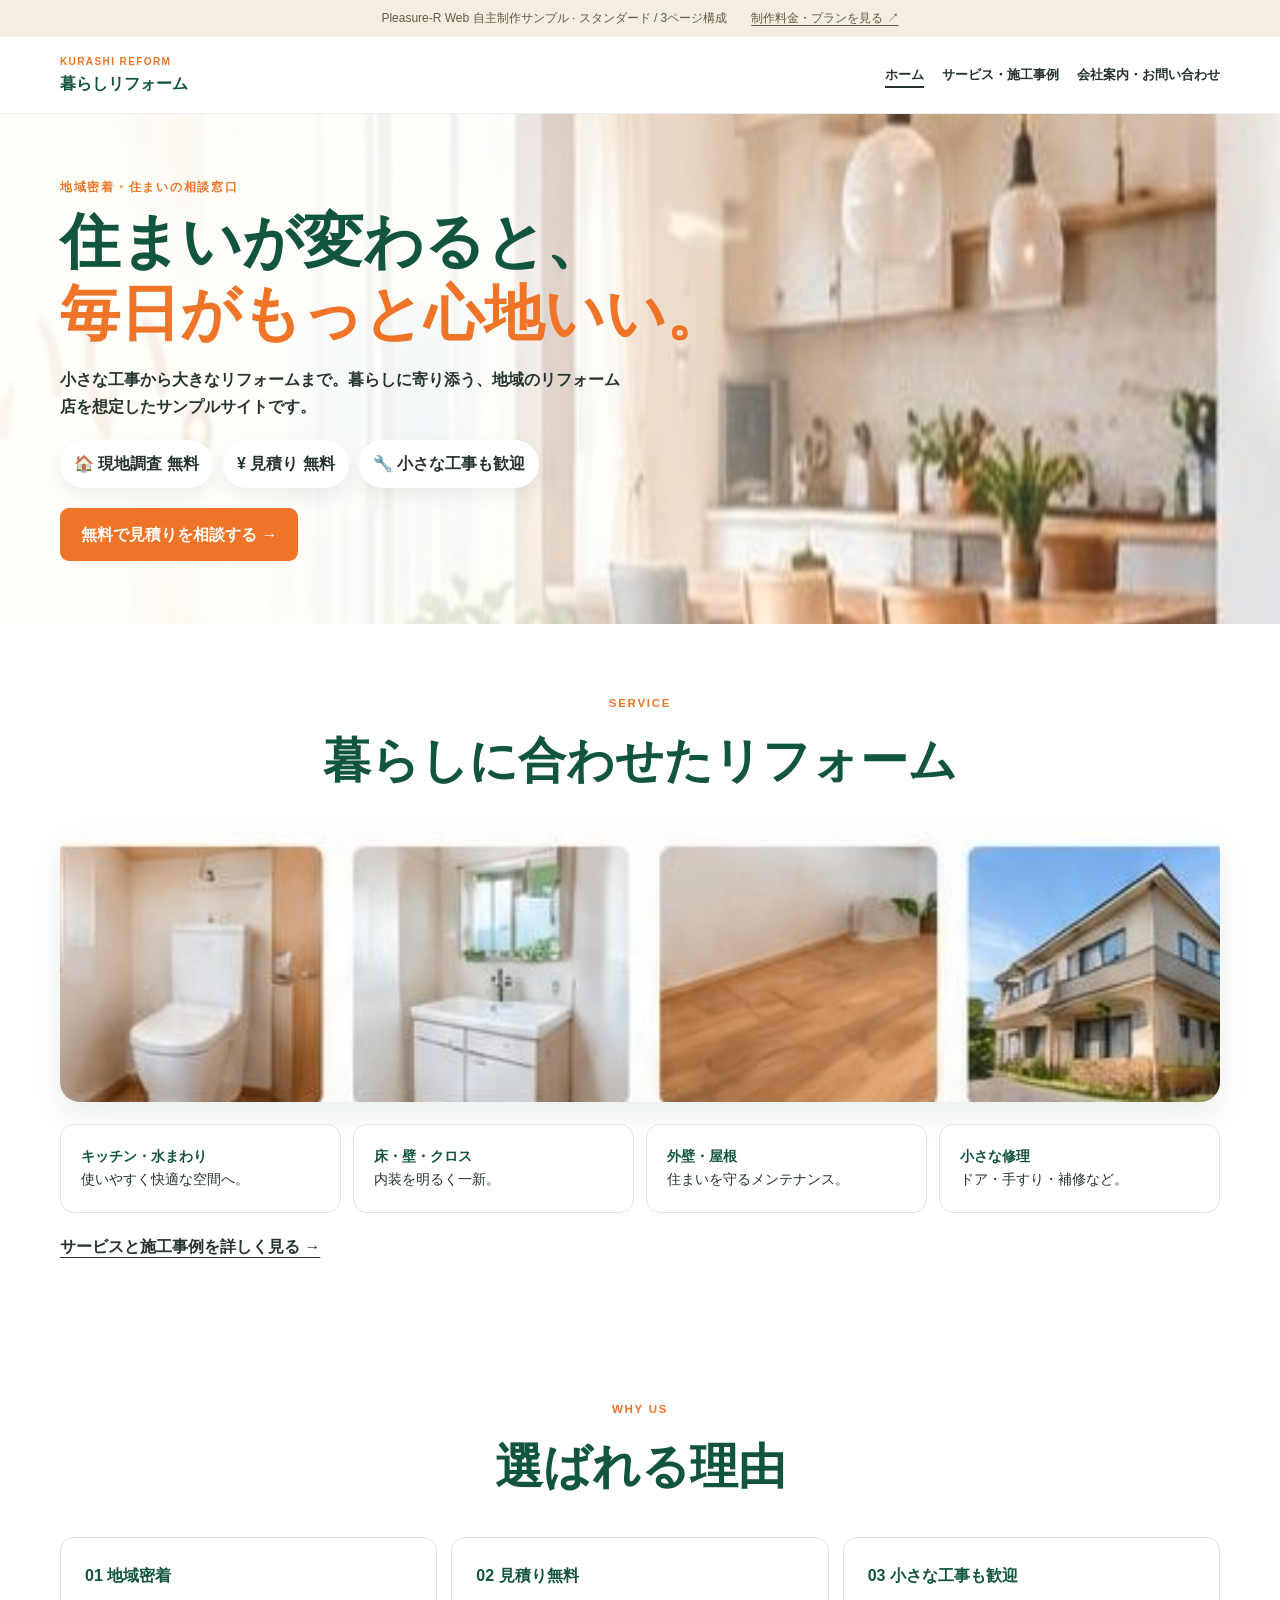
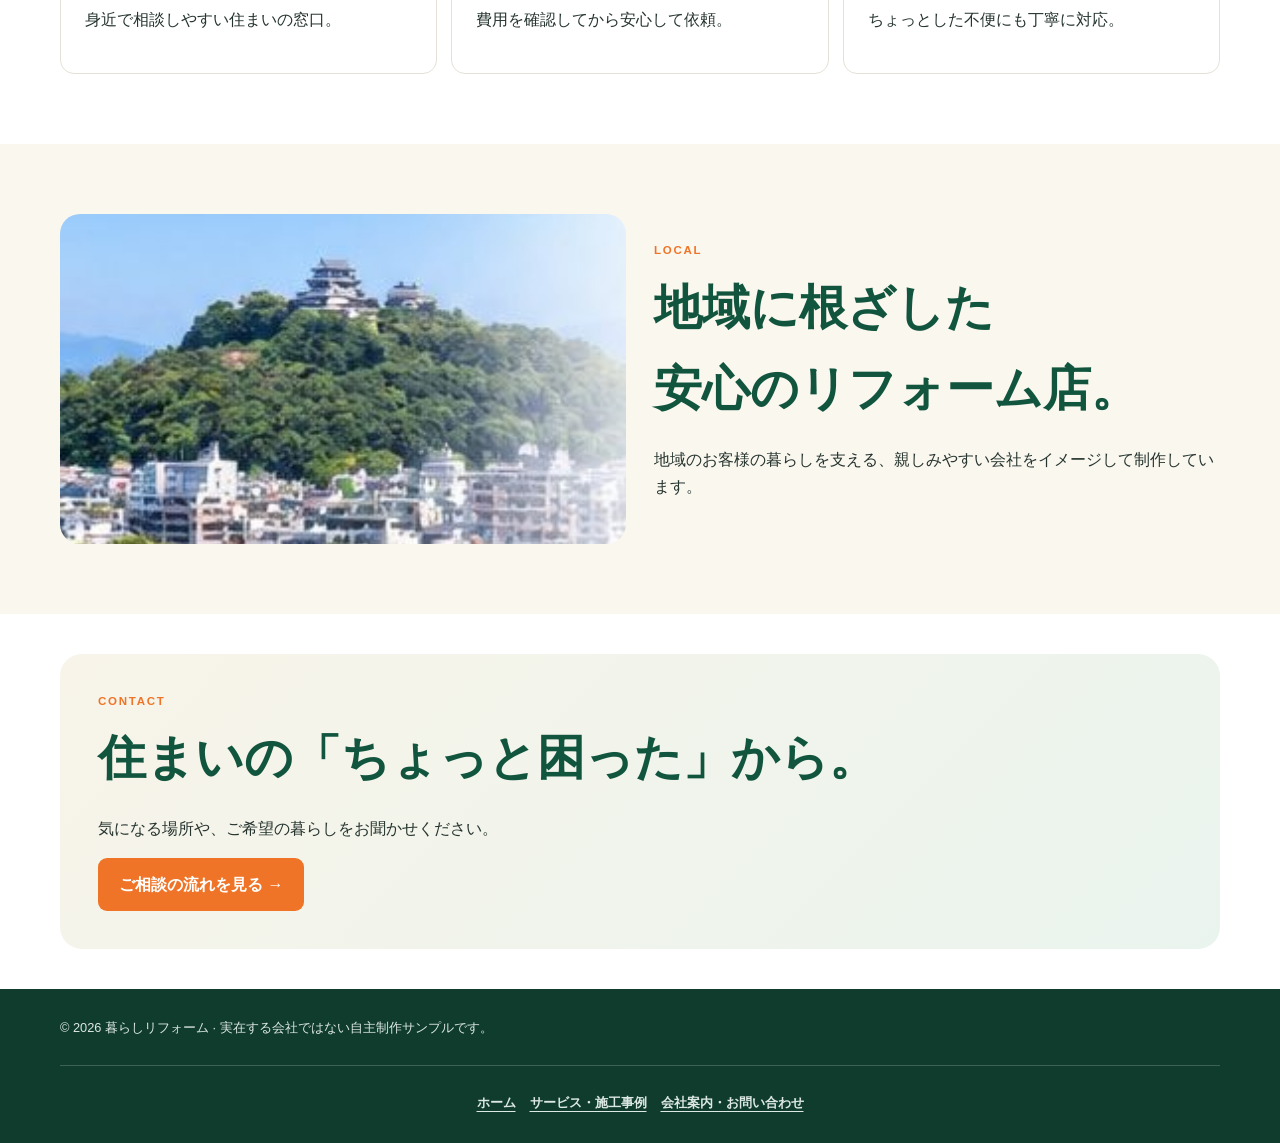
==== commit da7e7753: "Build a three-page reform sample with shared navigation" ====
--- a/index.html
+++ b/index.html
@@ -1,53 +1,2 @@
-<!doctype html><html lang="ja"><head><meta charset="utf-8"><meta name="viewport" content="width=device-width,initial-scale=1">
-<title>暮らしリフォーム｜Pleasure-R Web 自主制作</title>
-<style>
-:root{--g:#12553e;--o:#ef7427;--cream:#faf7ef;--ink:#25342e;--muted:#68756f;--max:1160px}*{box-sizing:border-box}html{scroll-behavior:smooth}body{margin:0;font-family:-apple-system,BlinkMacSystemFont,"Noto Sans JP",sans-serif;color:var(--ink);line-height:1.7}a{text-decoration:none;color:inherit}.wrap{width:min(calc(100% - 32px),var(--max));margin:auto}.sample{text-align:center;background:#fff1dc;color:#80562d;padding:7px;font-size:.75rem;font-weight:800}header{position:sticky;top:0;background:#fffffff2;z-index:10;border-bottom:1px solid #eee}.nav{height:68px;display:flex;align-items:center;justify-content:space-between}.logo{font-weight:900;color:var(--g)}.logo small{display:block;color:var(--o);font-size:.55rem;letter-spacing:.15em}nav{display:flex;gap:20px;font-size:.83rem;font-weight:800}.btn{display:inline-block;background:var(--o);color:#fff;padding:13px 21px;border-radius:9px;font-weight:900}
-.hero{position:relative;min-height:510px;background:url("[data-uri]") center/cover no-repeat;display:flex;align-items:center}.hero:before{content:"";position:absolute;inset:0;background:linear-gradient(90deg,#fffef9f2 0%,#fffef9c9 42%,#ffffff20 72%)}.hero .wrap{position:relative}h1{font-family:"Yu Mincho",serif;font-size:clamp(2.6rem,5vw,4.7rem);line-height:1.2;color:var(--g);margin:8px 0 16px}h1 em{font-style:normal;color:var(--o)}.lead{max-width:540px;font-weight:650}.badges{display:flex;gap:10px;flex-wrap:wrap;margin:20px 0}.badge{background:#fff;border-radius:999px;padding:10px 14px;font-weight:850;box-shadow:0 7px 20px #0001}
-section{padding:70px 0}.soft{background:var(--cream)}.title{text-align:center;margin-bottom:30px}.ey{color:var(--o);font-size:.72rem;letter-spacing:.15em;font-weight:900}h2{font-family:"Yu Mincho",serif;color:var(--g);font-size:clamp(2rem,4vw,3rem);margin:6px 0}
-.photo-strip{height:270px;border-radius:20px;background:url("[data-uri]") center/cover no-repeat;box-shadow:0 12px 32px #12553e18}
-.services{display:grid;grid-template-columns:repeat(4,1fr);gap:12px;margin-top:22px}.card{background:#fff;border:1px solid #e7e3da;border-radius:14px;padding:20px}.card b{color:var(--g);display:block}.cases-photo{height:330px;border-radius:20px;background:url("[data-uri]") center/cover no-repeat;box-shadow:0 12px 32px #12553e18}.cases{display:grid;grid-template-columns:repeat(3,1fr);gap:14px;margin-top:20px}.case{background:#fff;border:1px solid #e8e3d9;border-radius:14px;padding:20px}.case h3{color:var(--g);margin:0}.price{color:var(--o);font-weight:900}
-.reasons{display:grid;grid-template-columns:repeat(3,1fr);gap:14px}.reason{padding:24px;border-radius:14px;background:#fff;border:1px solid #e6e1d8}.reason strong{color:var(--g)}.local{display:grid;grid-template-columns:1fr 1fr;gap:28px;align-items:center}.local-photo{min-height:330px;border-radius:20px;background:url("[data-uri]") center/cover no-repeat}.cta{background:linear-gradient(135deg,#f8f4e9,#eaf4ee);border-radius:22px;padding:38px}footer{background:#103c2d;color:#dce8e3;padding:28px 0;font-size:.8rem}
-@media(max-width:800px){nav{display:none}.hero{min-height:590px;background-position:60% center}.hero:before{background:linear-gradient(#fffdf6e8 0%,#fffdf6d9 58%,#ffffff30)}.services{grid-template-columns:1fr 1fr}.cases,.reasons,.local{grid-template-columns:1fr}.photo-strip{height:210px}.cases-photo{height:250px}}
-@media(max-width:500px){.hero{min-height:560px}section{padding:55px 0}.services{grid-template-columns:1fr 1fr}.card{padding:15px 11px}}
-
-@media(max-width:500px){
-  .hero{min-height:540px;background-position:center center}
-  .hero h1{font-size:2.25rem;line-height:1.35}
-  .hero .lead{font-size:.95rem}
-  section{padding:52px 0}
-  h2{font-size:2rem;line-height:1.45}
-  .photo-strip{height:170px;background-size:cover;background-position:center}
-  .cases-photo{height:210px;background-size:cover;background-position:center}
-  .services{grid-template-columns:1fr 1fr;gap:12px}
-  .card{padding:15px 11px}
-  .local-photo{min-height:220px;background-size:cover;background-position:center}
-}
-
-
-@media(max-width:500px){
-  .hero{min-height:620px;padding-top:72px !important;background-position:center center}
-  .hero .wrap{position:relative;z-index:2}
-  .hero h1{margin-top:0 !important;font-size:2.05rem !important;line-height:1.45 !important;letter-spacing:0 !important}
-  .hero .lead{font-size:.95rem !important;line-height:1.8}
-}
-
-</style></head><body>
-<div class="sample">Pleasure-R Web 自主制作サンプル｜実在する会社ではありません</div>
-<header><div class="wrap nav"><div class="logo"><small>KURASHI REFORM</small>🏠 暮らしリフォーム</div><nav><a href="#service">サービス</a><a href="#works">施工事例</a><a href="#voice">選ばれる理由</a><a href="#contact">お問い合わせ</a></nav></div></header>
-<main><div class="hero"><div class="wrap"><div class="ey">地域密着・住まいの相談窓口</div><h1>住まいが変わると、<br><em>毎日がもっと心地いい。</em></h1><p class="lead">小さな工事から大きなリフォームまで。暮らしに寄り添う、地域のリフォーム店を想定したサンプルサイトです。</p><div class="badges"><span class="badge">🏠 現地調査 無料</span><span class="badge">¥ 見積り 無料</span><span class="badge">🔧 小さな工事も歓迎</span></div><a class="btn" href="#contact">無料で見積りを相談する →</a></div></div>
-<section id="service"><div class="wrap"><div class="title"><div class="ey">SERVICE</div></div><div class="photo-strip"></div><div class="services"><div class="card"><b>キッチン・水まわり</b>使いやすく快適な空間へ。</div><div class="card"><b>床・壁・クロス</b>内装を明るく一新。</div><div class="card"><b>外壁・屋根</b>住まいを守るメンテナンス。</div><div class="card"><b>小さな修理</b>ドア・手すり・補修など。</div></div></div></section>
-<section id="works" class="soft"><div class="wrap"><div class="title"><div class="ey">WORKS</div><h2>施工事例</h2><p>Before / Afterで仕上がりを分かりやすく。</p></div><div class="cases-photo"></div><div class="cases"><div class="case"><h3>キッチンリフォーム</h3><p>明るく使いやすい空間へ。</p><div class="price">施工例 50万円〜</div></div><div class="case"><h3>水まわりリフォーム</h3><p>清潔で快適な設備へ。</p><div class="price">施工例 15万円〜</div></div><div class="case"><h3>外壁メンテナンス</h3><p>外観と耐久性を改善。</p><div class="price">現地確認後お見積り</div></div></div></div></section>
-<section id="voice"><div class="wrap"><div class="title"><div class="ey">WHY US</div><h2>選ばれる理由</h2></div><div class="reasons"><div class="reason"><strong>01 地域密着</strong><p>身近で相談しやすい住まいの窓口。</p></div><div class="reason"><strong>02 見積り無料</strong><p>費用を確認してから安心して依頼。</p></div><div class="reason"><strong>03 小さな工事も歓迎</strong><p>ちょっとした不便にも丁寧に対応。</p></div></div></div></section>
-<section class="soft"><div class="wrap local"><div class="local-photo"></div><div><div class="ey">LOCAL</div><h2>地域に根ざした<br>安心のリフォーム店。</h2><p>地域のお客様の暮らしを支える、親しみやすい会社をイメージして制作しています。</p></div></div></section>
-<section id="contact"><div class="wrap"><div class="cta"><div class="ey">CONTACT</div><h2>まずはお気軽にご相談ください。</h2><p>実際のクライアントサイトでは、ここから電話・メール・LINEなどへつなげます。</p><a class="btn" href="#contact">無料見積り・お問い合わせ →</a><p style="font-size:.78rem;color:#77827c">※ ボタンは自主制作サンプルのためデザイン見本です。</p></div></div></section></main>
-<footer><div class="wrap">© 2026 暮らしリフォーム ｜ Pleasure-R Web 自主制作サンプル</div></footer></body></html>
-<style>
-@media(max-width:500px){
-  .hero{
-    min-height:620px !important;
-    background-size:cover !important;
-    background-position:center center !important;
-    background-repeat:no-repeat !important;
-  }
-}
-</style>
+<!doctype html><html lang="ja"><head><meta charset="utf-8"><meta name="viewport" content="width=device-width,initial-scale=1"><meta name="description" content="スタンダードプラン・3ページ構成の自主制作サンプル。地域のリフォーム店を想定したデザインです。"><title>暮らしリフォーム｜住まいの相談窓口</title><link rel="stylesheet" href="site.css"><script src="demo.js" defer></script></head><body><div class="demo-bar"><span>Pleasure-R Web 自主制作サンプル · スタンダード / 3ページ構成</span><a href="https://yamaji8198.github.io/pleasure-r-web/#price">制作料金・プランを見る ↗</a></div><header><div class="wrap nav"><a class="logo" href="index.html"><small>KURASHI REFORM</small>暮らしリフォーム</a><nav aria-label="メインメニュー"><a href="index.html" aria-current="page">ホーム</a><a href="services.html">サービス・施工事例</a><a href="contact.html">会社案内・お問い合わせ</a></nav></div></header><main><div class="hero"><div class="wrap"><div class="ey">地域密着・住まいの相談窓口</div><h1>住まいが変わると、<br><em>毎日がもっと心地いい。</em></h1><p class="lead">小さな工事から大きなリフォームまで。暮らしに寄り添う、地域のリフォーム店を想定したサンプルサイトです。</p><div class="badges"><span class="badge">🏠 現地調査 無料</span><span class="badge">¥ 見積り 無料</span><span class="badge">🔧 小さな工事も歓迎</span></div><a class="btn" href="contact.html#consultation">無料で見積りを相談する →</a></div></div>
+<section id="service"><div class="wrap"><div class="title"><div class="ey">SERVICE</div><h2>暮らしに合わせたリフォーム</h2></div><div class="photo-strip"></div><div class="services"><div class="card"><b>キッチン・水まわり</b>使いやすく快適な空間へ。</div><div class="card"><b>床・壁・クロス</b>内装を明るく一新。</div><div class="card"><b>外壁・屋根</b>住まいを守るメンテナンス。</div><div class="card"><b>小さな修理</b>ドア・手すり・補修など。</div></div></div><div class="wrap"><a class="more-link" href="services.html">サービスと施工事例を詳しく見る →</a></div></section><section id="voice"><div class="wrap"><div class="title"><div class="ey">WHY US</div><h2>選ばれる理由</h2></div><div class="reasons"><div class="reason"><strong>01 地域密着</strong><p>身近で相談しやすい住まいの窓口。</p></div><div class="reason"><strong>02 見積り無料</strong><p>費用を確認してから安心して依頼。</p></div><div class="reason"><strong>03 小さな工事も歓迎</strong><p>ちょっとした不便にも丁寧に対応。</p></div></div></div></section><section class="soft"><div class="wrap local"><div class="local-photo"></div><div><div class="ey">LOCAL</div><h2>地域に根ざした<br>安心のリフォーム店。</h2><p>地域のお客様の暮らしを支える、親しみやすい会社をイメージして制作しています。</p></div></div></section><section class="section-small"><div class="wrap cta"><div class="ey">CONTACT</div><h2>住まいの「ちょっと困った」から。</h2><p>気になる場所や、ご希望の暮らしをお聞かせください。</p><a class="btn" href="contact.html#consultation">ご相談の流れを見る →</a></div></section></main><footer><div class="wrap">© 2026 暮らしリフォーム · 実在する会社ではない自主制作サンプルです。<nav class="page-subnav" aria-label="フッターメニュー"><a href="index.html">ホーム</a><a href="services.html">サービス・施工事例</a><a href="contact.html">会社案内・お問い合わせ</a></nav></div></footer></body></html>
--- a/site.css
+++ b/site.css
@@ -0,0 +1,35 @@
+
+:root{--g:#12553e;--o:#ef7427;--cream:#faf7ef;--ink:#25342e;--muted:#68756f;--max:1160px}*{box-sizing:border-box}html{scroll-behavior:smooth}body{margin:0;font-family:-apple-system,BlinkMacSystemFont,"Noto Sans JP",sans-serif;color:var(--ink);line-height:1.7}a{text-decoration:none;color:inherit}.wrap{width:min(calc(100% - 32px),var(--max));margin:auto}.sample{text-align:center;background:#fff1dc;color:#80562d;padding:7px;font-size:.75rem;font-weight:800}header{position:sticky;top:0;background:#fffffff2;z-index:10;border-bottom:1px solid #eee}.nav{height:68px;display:flex;align-items:center;justify-content:space-between}.logo{font-weight:900;color:var(--g)}.logo small{display:block;color:var(--o);font-size:.55rem;letter-spacing:.15em}nav{display:flex;gap:20px;font-size:.83rem;font-weight:800}.btn{display:inline-block;background:var(--o);color:#fff;padding:13px 21px;border-radius:9px;font-weight:900}
+.hero{position:relative;min-height:510px;background:url("reform-1.jpg") center/cover no-repeat;display:flex;align-items:center}.hero:before{content:"";position:absolute;inset:0;background:linear-gradient(90deg,#fffef9f2 0%,#fffef9c9 42%,#ffffff20 72%)}.hero .wrap{position:relative}h1{font-family:"Yu Mincho",serif;font-size:clamp(2.6rem,5vw,4.7rem);line-height:1.2;color:var(--g);margin:8px 0 16px}h1 em{font-style:normal;color:var(--o)}.lead{max-width:540px;font-weight:650}.badges{display:flex;gap:10px;flex-wrap:wrap;margin:20px 0}.badge{background:#fff;border-radius:999px;padding:10px 14px;font-weight:850;box-shadow:0 7px 20px #0001}
+section{padding:70px 0}.soft{background:var(--cream)}.title{text-align:center;margin-bottom:30px}.ey{color:var(--o);font-size:.72rem;letter-spacing:.15em;font-weight:900}h2{font-family:"Yu Mincho",serif;color:var(--g);font-size:clamp(2rem,4vw,3rem);margin:6px 0}
+.photo-strip{height:270px;border-radius:20px;background:url("reform-2.jpg") center/cover no-repeat;box-shadow:0 12px 32px #12553e18}
+.services{display:grid;grid-template-columns:repeat(4,1fr);gap:12px;margin-top:22px}.card{background:#fff;border:1px solid #e7e3da;border-radius:14px;padding:20px}.card b{color:var(--g);display:block}.cases-photo{height:330px;border-radius:20px;background:url("reform-3.jpg") center/cover no-repeat;box-shadow:0 12px 32px #12553e18}.cases{display:grid;grid-template-columns:repeat(3,1fr);gap:14px;margin-top:20px}.case{background:#fff;border:1px solid #e8e3d9;border-radius:14px;padding:20px}.case h3{color:var(--g);margin:0}.price{color:var(--o);font-weight:900}
+.reasons{display:grid;grid-template-columns:repeat(3,1fr);gap:14px}.reason{padding:24px;border-radius:14px;background:#fff;border:1px solid #e6e1d8}.reason strong{color:var(--g)}.local{display:grid;grid-template-columns:1fr 1fr;gap:28px;align-items:center}.local-photo{min-height:330px;border-radius:20px;background:url("reform-4.jpg") center/cover no-repeat}.cta{background:linear-gradient(135deg,#f8f4e9,#eaf4ee);border-radius:22px;padding:38px}footer{background:#103c2d;color:#dce8e3;padding:28px 0;font-size:.8rem}
+@media(max-width:800px){nav{display:none}.hero{min-height:590px;background-position:60% center}.hero:before{background:linear-gradient(#fffdf6e8 0%,#fffdf6d9 58%,#ffffff30)}.services{grid-template-columns:1fr 1fr}.cases,.reasons,.local{grid-template-columns:1fr}.photo-strip{height:210px}.cases-photo{height:250px}}
+@media(max-width:500px){.hero{min-height:560px}section{padding:55px 0}.services{grid-template-columns:1fr 1fr}.card{padding:15px 11px}}
+
+@media(max-width:500px){
+  .hero{min-height:540px;background-position:center center}
+  .hero h1{font-size:2.25rem;line-height:1.35}
+  .hero .lead{font-size:.95rem}
+  section{padding:52px 0}
+  h2{font-size:2rem;line-height:1.45}
+  .photo-strip{height:170px;background-size:cover;background-position:center}
+  .cases-photo{height:210px;background-size:cover;background-position:center}
+  .services{grid-template-columns:1fr 1fr;gap:12px}
+  .card{padding:15px 11px}
+  .local-photo{min-height:220px;background-size:cover;background-position:center}
+}
+
+
+@media(max-width:500px){
+  .hero{min-height:620px;padding-top:72px !important;background-position:center center}
+  .hero .wrap{position:relative;z-index:2}
+  .hero h1{margin-top:0 !important;font-size:2.05rem !important;line-height:1.45 !important;letter-spacing:0 !important}
+  .hero .lead{font-size:.95rem !important;line-height:1.8}
+}
+
+
+a:focus-visible,button:focus-visible,input:focus-visible,select:focus-visible,textarea:focus-visible{outline:3px solid #cd7a29;outline-offset:4px}img{max-width:100%;height:auto}.demo-bar{display:flex;align-items:center;justify-content:center;flex-wrap:wrap;gap:6px 24px;padding:9px 18px;background:#f4ede1;color:#655846;font:12px/1.6 -apple-system,BlinkMacSystemFont,"Yu Gothic",sans-serif}.demo-bar a{text-decoration:underline;text-underline-offset:3px}.breadcrumb{font-size:12px;padding:17px 0;color:#737b72}.breadcrumb a{text-decoration:underline}.page-head{padding:45px 0 50px;background:var(--cream,#f5ede5)}.page-head h1{font-size:clamp(2rem,4vw,3.4rem);margin:8px 0 14px;line-height:1.4}.page-head p{max-width:720px}.page-links{display:flex;gap:10px;flex-wrap:wrap;margin:24px 0}.page-links a{padding:10px 17px;border:1px solid #d9dacf;border-radius:5px;background:#fff}.page-links a:hover{border-color:#8d825d}.more-link{display:inline-block;text-decoration:underline;text-underline-offset:5px;font-weight:700;margin-top:20px}.page-subnav{display:flex;gap:14px;flex-wrap:wrap;justify-content:center;padding-top:26px;margin-top:26px;border-top:1px solid #ffffff30}.page-subnav a{text-decoration:underline;text-underline-offset:4px}nav a[aria-current=page]{text-decoration:underline;text-decoration-thickness:2px;text-underline-offset:7px}.panel-grid{display:grid;grid-template-columns:repeat(3,minmax(0,1fr));gap:22px}.panel{padding:26px;background:white;border:1px solid #e7dfd4;border-radius:10px}.panel h3{margin:0 0 10px;font-size:1.15rem}.panel p{font-size:.94rem}.panel-number{display:block;font:italic 32px Georgia,serif;color:#aa8347;margin-bottom:12px}.demo-note{font-size:13px;color:#726960;margin-top:16px}.reading{max-width:760px;margin:auto}.reading p+p{margin-top:18px}.reading h2{font-size:1.6rem;line-height:1.5;margin:24px 0 14px}.faq{max-width:850px;margin:25px auto 0}.faq details{border-bottom:1px solid #ddd6cb;padding:18px 4px}.faq summary{cursor:pointer;font-weight:700}.faq details p{margin-top:14px;font-size:.94rem}.demo-form{display:grid;gap:18px;max-width:700px;margin:24px auto 0}.demo-form label{display:grid;gap:6px;font-size:14px;font-weight:600}.demo-form input,.demo-form select,.demo-form textarea{font:inherit;min-width:0;width:100%;padding:12px;border:1px solid #c5c7bb;background:#fff;border-radius:6px}.demo-form textarea{min-height:110px;resize:vertical}.demo-form button{font:inherit;border:0;cursor:pointer;justify-self:start}.demo-result{padding:20px;background:#edf4eb;border:1px solid #c7d7c6;border-radius:7px;color:#2f5135;white-space:pre-line}.demo-result:empty{display:none}.sample-contact{margin-top:30px}.sample-contact h2{font-size:1.7rem}.sample-contact p{margin:12px 0}.section-small{padding-top:40px;padding-bottom:40px}@media(max-width:800px){.panel-grid{grid-template-columns:1fr}.page-head{padding:28px 0 35px}.demo-bar{font-size:11px}.page-subnav{gap:12px 20px}}
+
+.sample{display:none}.logo{text-decoration:none}.logo small{font-size:10px;letter-spacing:.14em}.nav{height:auto;min-height:76px;gap:18px;padding-block:16px}header nav{display:flex;gap:18px;flex-wrap:wrap}section[id],div[id]{scroll-margin-top:120px}.local-photo{background-position:center}.hero{min-height:510px}.hero h1{font-size:clamp(2.3rem,4.7vw,4.4rem)}.hero .lead{max-width:570px}.services .card{font-size:14px}.cta{box-sizing:border-box}.page-head h1{color:var(--g)}footer nav{display:flex}@media(max-width:800px){.nav{align-items:flex-start;flex-direction:column;gap:12px}.nav nav{display:flex;gap:12px 18px;font-size:12px}.hero{min-height:510px;padding-block:40px}.hero h1{font-size:clamp(2rem,6vw,3.2rem)}.hero:before{background:linear-gradient(90deg,#fffdf6f0,#fffdf6c9)}.cta{padding:26px}.local-photo{min-height:230px}.page-subnav{display:flex}}@media(max-width:500px){.hero{min-height:500px}.hero h1{font-size:2rem}.hero .lead{font-size:14px}.badges{gap:7px}.badge{font-size:12px;padding:8px 10px}.hero .btn{font-size:14px}header nav{gap:10px;font-size:11px}}
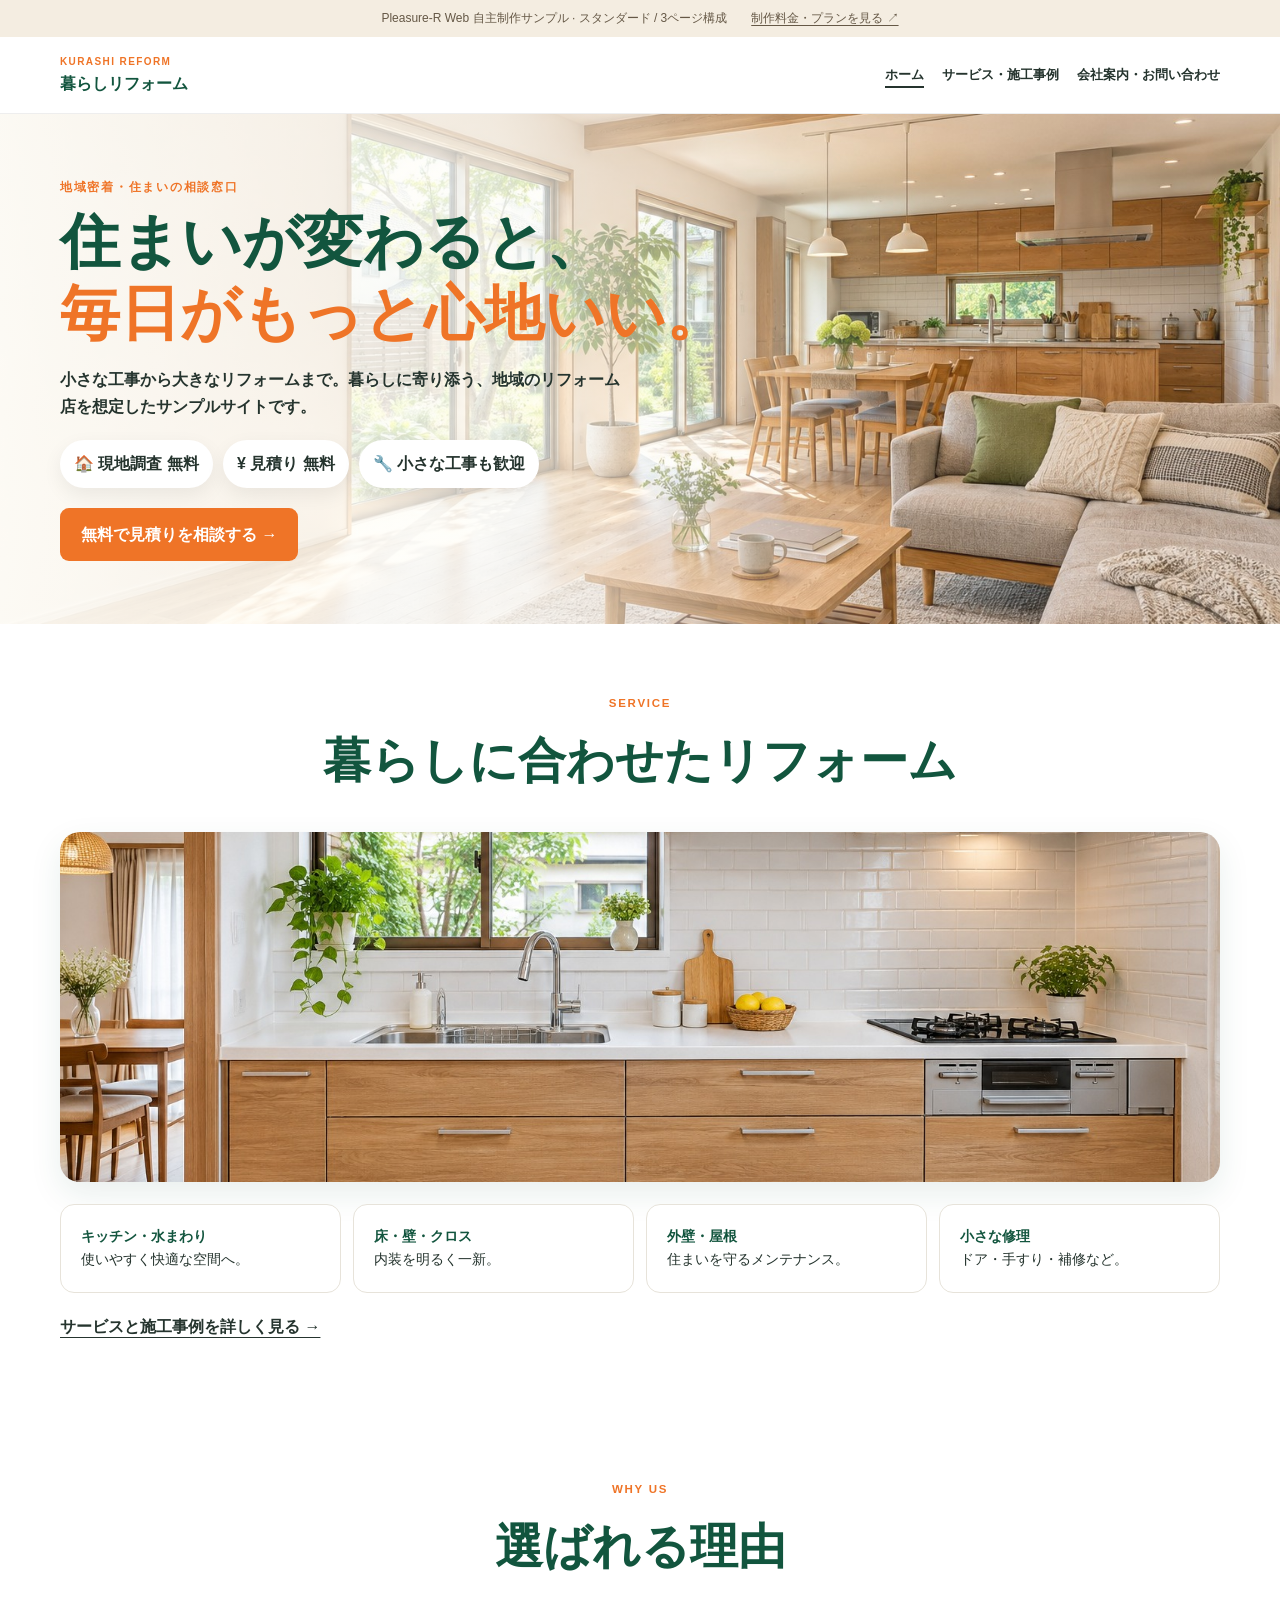
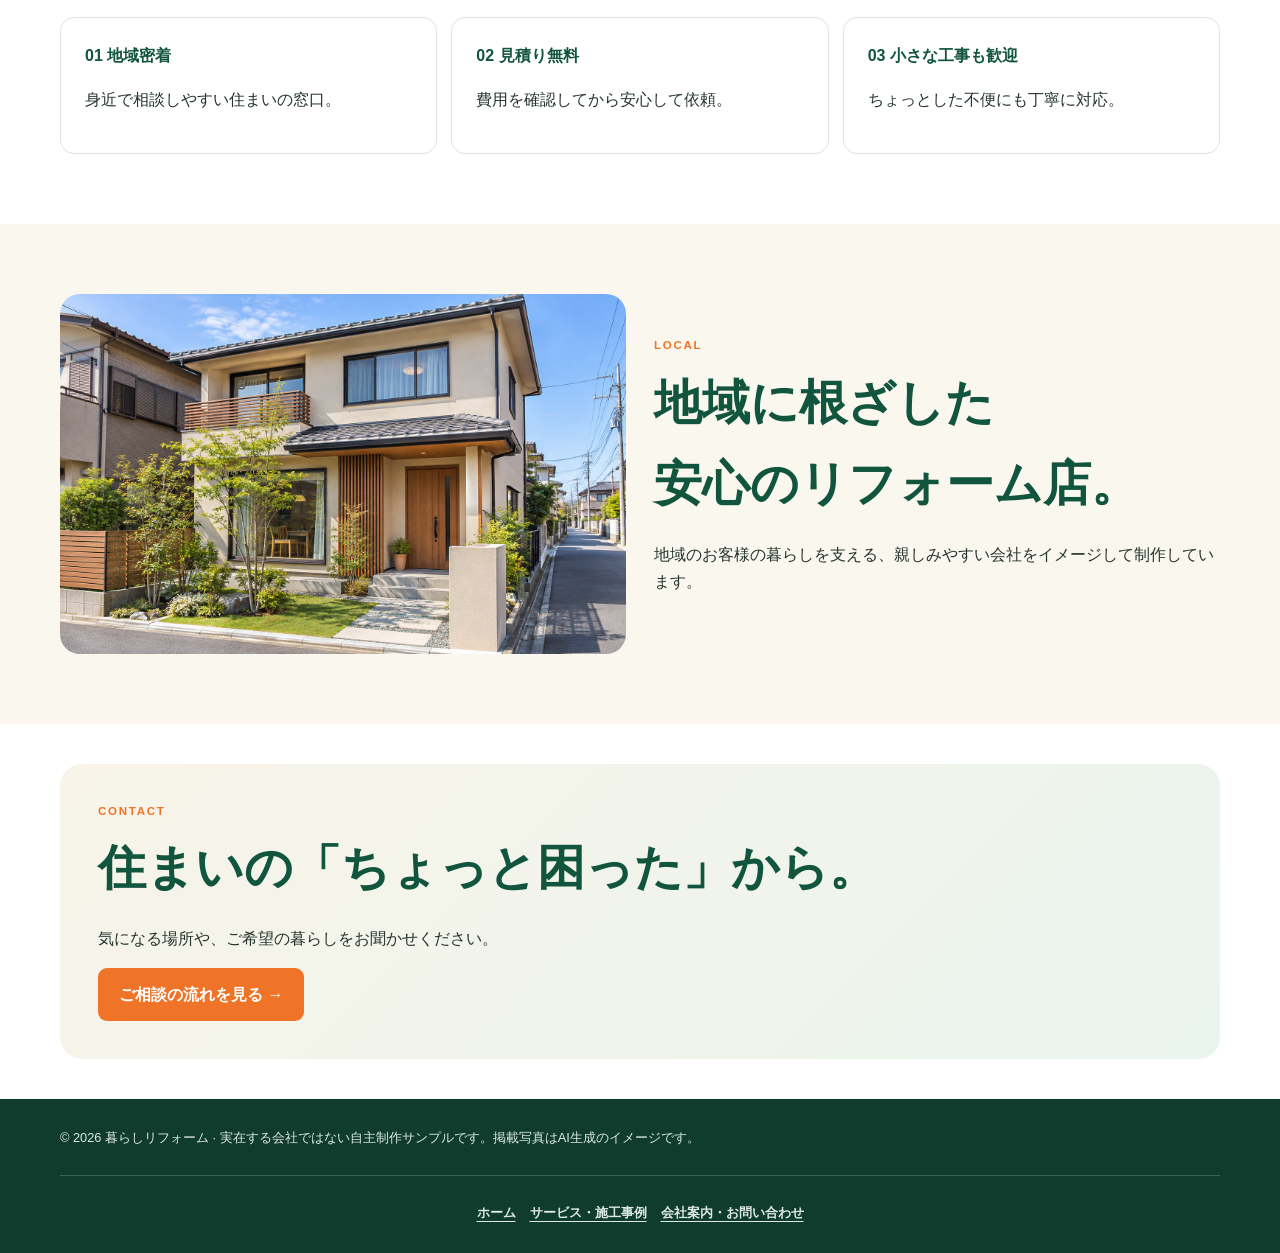
==== commit 89779498: "Replace blurry reform photos with sharp images" ====
--- a/index.html
+++ b/index.html
@@ -1,2 +1,2 @@
-<!doctype html><html lang="ja"><head><meta charset="utf-8"><meta name="viewport" content="width=device-width,initial-scale=1"><meta name="description" content="スタンダードプラン・3ページ構成の自主制作サンプル。地域のリフォーム店を想定したデザインです。"><title>暮らしリフォーム｜住まいの相談窓口</title><link rel="stylesheet" href="site.css"><script src="demo.js" defer></script></head><body><div class="demo-bar"><span>Pleasure-R Web 自主制作サンプル · スタンダード / 3ページ構成</span><a href="https://yamaji8198.github.io/pleasure-r-web/#price">制作料金・プランを見る ↗</a></div><header><div class="wrap nav"><a class="logo" href="index.html"><small>KURASHI REFORM</small>暮らしリフォーム</a><nav aria-label="メインメニュー"><a href="index.html" aria-current="page">ホーム</a><a href="services.html">サービス・施工事例</a><a href="contact.html">会社案内・お問い合わせ</a></nav></div></header><main><div class="hero"><div class="wrap"><div class="ey">地域密着・住まいの相談窓口</div><h1>住まいが変わると、<br><em>毎日がもっと心地いい。</em></h1><p class="lead">小さな工事から大きなリフォームまで。暮らしに寄り添う、地域のリフォーム店を想定したサンプルサイトです。</p><div class="badges"><span class="badge">🏠 現地調査 無料</span><span class="badge">¥ 見積り 無料</span><span class="badge">🔧 小さな工事も歓迎</span></div><a class="btn" href="contact.html#consultation">無料で見積りを相談する →</a></div></div>
-<section id="service"><div class="wrap"><div class="title"><div class="ey">SERVICE</div><h2>暮らしに合わせたリフォーム</h2></div><div class="photo-strip"></div><div class="services"><div class="card"><b>キッチン・水まわり</b>使いやすく快適な空間へ。</div><div class="card"><b>床・壁・クロス</b>内装を明るく一新。</div><div class="card"><b>外壁・屋根</b>住まいを守るメンテナンス。</div><div class="card"><b>小さな修理</b>ドア・手すり・補修など。</div></div></div><div class="wrap"><a class="more-link" href="services.html">サービスと施工事例を詳しく見る →</a></div></section><section id="voice"><div class="wrap"><div class="title"><div class="ey">WHY US</div><h2>選ばれる理由</h2></div><div class="reasons"><div class="reason"><strong>01 地域密着</strong><p>身近で相談しやすい住まいの窓口。</p></div><div class="reason"><strong>02 見積り無料</strong><p>費用を確認してから安心して依頼。</p></div><div class="reason"><strong>03 小さな工事も歓迎</strong><p>ちょっとした不便にも丁寧に対応。</p></div></div></div></section><section class="soft"><div class="wrap local"><div class="local-photo"></div><div><div class="ey">LOCAL</div><h2>地域に根ざした<br>安心のリフォーム店。</h2><p>地域のお客様の暮らしを支える、親しみやすい会社をイメージして制作しています。</p></div></div></section><section class="section-small"><div class="wrap cta"><div class="ey">CONTACT</div><h2>住まいの「ちょっと困った」から。</h2><p>気になる場所や、ご希望の暮らしをお聞かせください。</p><a class="btn" href="contact.html#consultation">ご相談の流れを見る →</a></div></section></main><footer><div class="wrap">© 2026 暮らしリフォーム · 実在する会社ではない自主制作サンプルです。<nav class="page-subnav" aria-label="フッターメニュー"><a href="index.html">ホーム</a><a href="services.html">サービス・施工事例</a><a href="contact.html">会社案内・お問い合わせ</a></nav></div></footer></body></html>
+<!doctype html><html lang="ja"><head><meta charset="utf-8"><meta name="viewport" content="width=device-width,initial-scale=1"><meta name="description" content="スタンダードプラン・3ページ構成の自主制作サンプル。地域のリフォーム店を想定したデザインです。"><title>暮らしリフォーム｜住まいの相談窓口</title><link rel="stylesheet" href="site.css?v=sharp-images"><script src="demo.js" defer></script></head><body><div class="demo-bar"><span>Pleasure-R Web 自主制作サンプル · スタンダード / 3ページ構成</span><a href="https://yamaji8198.github.io/pleasure-r-web/#price">制作料金・プランを見る ↗</a></div><header><div class="wrap nav"><a class="logo" href="index.html"><small>KURASHI REFORM</small>暮らしリフォーム</a><nav aria-label="メインメニュー"><a href="index.html" aria-current="page">ホーム</a><a href="services.html">サービス・施工事例</a><a href="contact.html">会社案内・お問い合わせ</a></nav></div></header><main><div class="hero"><div class="wrap"><div class="ey">地域密着・住まいの相談窓口</div><h1>住まいが変わると、<br><em>毎日がもっと心地いい。</em></h1><p class="lead">小さな工事から大きなリフォームまで。暮らしに寄り添う、地域のリフォーム店を想定したサンプルサイトです。</p><div class="badges"><span class="badge">🏠 現地調査 無料</span><span class="badge">¥ 見積り 無料</span><span class="badge">🔧 小さな工事も歓迎</span></div><a class="btn" href="contact.html#consultation">無料で見積りを相談する →</a></div></div>
+<section id="service"><div class="wrap"><div class="title"><div class="ey">SERVICE</div><h2>暮らしに合わせたリフォーム</h2></div><div class="photo-strip" role="img" aria-label="明るいキッチンのリフォームイメージ"></div><div class="services"><div class="card"><b>キッチン・水まわり</b>使いやすく快適な空間へ。</div><div class="card"><b>床・壁・クロス</b>内装を明るく一新。</div><div class="card"><b>外壁・屋根</b>住まいを守るメンテナンス。</div><div class="card"><b>小さな修理</b>ドア・手すり・補修など。</div></div></div><div class="wrap"><a class="more-link" href="services.html">サービスと施工事例を詳しく見る →</a></div></section><section id="voice"><div class="wrap"><div class="title"><div class="ey">WHY US</div><h2>選ばれる理由</h2></div><div class="reasons"><div class="reason"><strong>01 地域密着</strong><p>身近で相談しやすい住まいの窓口。</p></div><div class="reason"><strong>02 見積り無料</strong><p>費用を確認してから安心して依頼。</p></div><div class="reason"><strong>03 小さな工事も歓迎</strong><p>ちょっとした不便にも丁寧に対応。</p></div></div></div></section><section class="soft"><div class="wrap local"><div class="local-photo" role="img" aria-label="住宅外観のリフォームイメージ"></div><div><div class="ey">LOCAL</div><h2>地域に根ざした<br>安心のリフォーム店。</h2><p>地域のお客様の暮らしを支える、親しみやすい会社をイメージして制作しています。</p></div></div></section><section class="section-small"><div class="wrap cta"><div class="ey">CONTACT</div><h2>住まいの「ちょっと困った」から。</h2><p>気になる場所や、ご希望の暮らしをお聞かせください。</p><a class="btn" href="contact.html#consultation">ご相談の流れを見る →</a></div></section></main><footer><div class="wrap">© 2026 暮らしリフォーム · 実在する会社ではない自主制作サンプルです。掲載写真はAI生成のイメージです。<nav class="page-subnav" aria-label="フッターメニュー"><a href="index.html">ホーム</a><a href="services.html">サービス・施工事例</a><a href="contact.html">会社案内・お問い合わせ</a></nav></div></footer></body></html>
--- a/site.css
+++ b/site.css
@@ -1,35 +1,38 @@
-
-:root{--g:#12553e;--o:#ef7427;--cream:#faf7ef;--ink:#25342e;--muted:#68756f;--max:1160px}*{box-sizing:border-box}html{scroll-behavior:smooth}body{margin:0;font-family:-apple-system,BlinkMacSystemFont,"Noto Sans JP",sans-serif;color:var(--ink);line-height:1.7}a{text-decoration:none;color:inherit}.wrap{width:min(calc(100% - 32px),var(--max));margin:auto}.sample{text-align:center;background:#fff1dc;color:#80562d;padding:7px;font-size:.75rem;font-weight:800}header{position:sticky;top:0;background:#fffffff2;z-index:10;border-bottom:1px solid #eee}.nav{height:68px;display:flex;align-items:center;justify-content:space-between}.logo{font-weight:900;color:var(--g)}.logo small{display:block;color:var(--o);font-size:.55rem;letter-spacing:.15em}nav{display:flex;gap:20px;font-size:.83rem;font-weight:800}.btn{display:inline-block;background:var(--o);color:#fff;padding:13px 21px;border-radius:9px;font-weight:900}
-.hero{position:relative;min-height:510px;background:url("reform-1.jpg") center/cover no-repeat;display:flex;align-items:center}.hero:before{content:"";position:absolute;inset:0;background:linear-gradient(90deg,#fffef9f2 0%,#fffef9c9 42%,#ffffff20 72%)}.hero .wrap{position:relative}h1{font-family:"Yu Mincho",serif;font-size:clamp(2.6rem,5vw,4.7rem);line-height:1.2;color:var(--g);margin:8px 0 16px}h1 em{font-style:normal;color:var(--o)}.lead{max-width:540px;font-weight:650}.badges{display:flex;gap:10px;flex-wrap:wrap;margin:20px 0}.badge{background:#fff;border-radius:999px;padding:10px 14px;font-weight:850;box-shadow:0 7px 20px #0001}
-section{padding:70px 0}.soft{background:var(--cream)}.title{text-align:center;margin-bottom:30px}.ey{color:var(--o);font-size:.72rem;letter-spacing:.15em;font-weight:900}h2{font-family:"Yu Mincho",serif;color:var(--g);font-size:clamp(2rem,4vw,3rem);margin:6px 0}
-.photo-strip{height:270px;border-radius:20px;background:url("reform-2.jpg") center/cover no-repeat;box-shadow:0 12px 32px #12553e18}
-.services{display:grid;grid-template-columns:repeat(4,1fr);gap:12px;margin-top:22px}.card{background:#fff;border:1px solid #e7e3da;border-radius:14px;padding:20px}.card b{color:var(--g);display:block}.cases-photo{height:330px;border-radius:20px;background:url("reform-3.jpg") center/cover no-repeat;box-shadow:0 12px 32px #12553e18}.cases{display:grid;grid-template-columns:repeat(3,1fr);gap:14px;margin-top:20px}.case{background:#fff;border:1px solid #e8e3d9;border-radius:14px;padding:20px}.case h3{color:var(--g);margin:0}.price{color:var(--o);font-weight:900}
-.reasons{display:grid;grid-template-columns:repeat(3,1fr);gap:14px}.reason{padding:24px;border-radius:14px;background:#fff;border:1px solid #e6e1d8}.reason strong{color:var(--g)}.local{display:grid;grid-template-columns:1fr 1fr;gap:28px;align-items:center}.local-photo{min-height:330px;border-radius:20px;background:url("reform-4.jpg") center/cover no-repeat}.cta{background:linear-gradient(135deg,#f8f4e9,#eaf4ee);border-radius:22px;padding:38px}footer{background:#103c2d;color:#dce8e3;padding:28px 0;font-size:.8rem}
-@media(max-width:800px){nav{display:none}.hero{min-height:590px;background-position:60% center}.hero:before{background:linear-gradient(#fffdf6e8 0%,#fffdf6d9 58%,#ffffff30)}.services{grid-template-columns:1fr 1fr}.cases,.reasons,.local{grid-template-columns:1fr}.photo-strip{height:210px}.cases-photo{height:250px}}
-@media(max-width:500px){.hero{min-height:560px}section{padding:55px 0}.services{grid-template-columns:1fr 1fr}.card{padding:15px 11px}}
-
-@media(max-width:500px){
-  .hero{min-height:540px;background-position:center center}
-  .hero h1{font-size:2.25rem;line-height:1.35}
-  .hero .lead{font-size:.95rem}
-  section{padding:52px 0}
-  h2{font-size:2rem;line-height:1.45}
-  .photo-strip{height:170px;background-size:cover;background-position:center}
-  .cases-photo{height:210px;background-size:cover;background-position:center}
-  .services{grid-template-columns:1fr 1fr;gap:12px}
-  .card{padding:15px 11px}
-  .local-photo{min-height:220px;background-size:cover;background-position:center}
-}
-
-
-@media(max-width:500px){
-  .hero{min-height:620px;padding-top:72px !important;background-position:center center}
-  .hero .wrap{position:relative;z-index:2}
-  .hero h1{margin-top:0 !important;font-size:2.05rem !important;line-height:1.45 !important;letter-spacing:0 !important}
-  .hero .lead{font-size:.95rem !important;line-height:1.8}
-}
-
+
+:root{--g:#12553e;--o:#ef7427;--cream:#faf7ef;--ink:#25342e;--muted:#68756f;--max:1160px}*{box-sizing:border-box}html{scroll-behavior:smooth}body{margin:0;font-family:-apple-system,BlinkMacSystemFont,"Noto Sans JP",sans-serif;color:var(--ink);line-height:1.7}a{text-decoration:none;color:inherit}.wrap{width:min(calc(100% - 32px),var(--max));margin:auto}.sample{text-align:center;background:#fff1dc;color:#80562d;padding:7px;font-size:.75rem;font-weight:800}header{position:sticky;top:0;background:#fffffff2;z-index:10;border-bottom:1px solid #eee}.nav{height:68px;display:flex;align-items:center;justify-content:space-between}.logo{font-weight:900;color:var(--g)}.logo small{display:block;color:var(--o);font-size:.55rem;letter-spacing:.15em}nav{display:flex;gap:20px;font-size:.83rem;font-weight:800}.btn{display:inline-block;background:var(--o);color:#fff;padding:13px 21px;border-radius:9px;font-weight:900}
+.hero{position:relative;min-height:510px;background:url("reform-hero-hd.jpg") center/cover no-repeat;display:flex;align-items:center}.hero:before{content:"";position:absolute;inset:0;background:linear-gradient(90deg,#fffef9f2 0%,#fffef9c9 42%,#ffffff20 72%)}.hero .wrap{position:relative}h1{font-family:"Yu Mincho",serif;font-size:clamp(2.6rem,5vw,4.7rem);line-height:1.2;color:var(--g);margin:8px 0 16px}h1 em{font-style:normal;color:var(--o)}.lead{max-width:540px;font-weight:650}.badges{display:flex;gap:10px;flex-wrap:wrap;margin:20px 0}.badge{background:#fff;border-radius:999px;padding:10px 14px;font-weight:850;box-shadow:0 7px 20px #0001}
+section{padding:70px 0}.soft{background:var(--cream)}.title{text-align:center;margin-bottom:30px}.ey{color:var(--o);font-size:.72rem;letter-spacing:.15em;font-weight:900}h2{font-family:"Yu Mincho",serif;color:var(--g);font-size:clamp(2rem,4vw,3rem);margin:6px 0}
+.photo-strip{height:270px;border-radius:20px;background:url("reform-kitchen-hd.jpg") center/cover no-repeat;box-shadow:0 12px 32px #12553e18}
+.services{display:grid;grid-template-columns:repeat(4,1fr);gap:12px;margin-top:22px}.card{background:#fff;border:1px solid #e7e3da;border-radius:14px;padding:20px}.card b{color:var(--g);display:block}.cases-photo{height:330px;border-radius:20px;background:url("reform-comparison-hd.jpg") center/cover no-repeat;box-shadow:0 12px 32px #12553e18}.cases{display:grid;grid-template-columns:repeat(3,1fr);gap:14px;margin-top:20px}.case{background:#fff;border:1px solid #e8e3d9;border-radius:14px;padding:20px}.case h3{color:var(--g);margin:0}.price{color:var(--o);font-weight:900}
+.reasons{display:grid;grid-template-columns:repeat(3,1fr);gap:14px}.reason{padding:24px;border-radius:14px;background:#fff;border:1px solid #e6e1d8}.reason strong{color:var(--g)}.local{display:grid;grid-template-columns:1fr 1fr;gap:28px;align-items:center}.local-photo{min-height:330px;border-radius:20px;background:url("reform-exterior-hd.jpg") center/cover no-repeat}.cta{background:linear-gradient(135deg,#f8f4e9,#eaf4ee);border-radius:22px;padding:38px}footer{background:#103c2d;color:#dce8e3;padding:28px 0;font-size:.8rem}
+@media(max-width:800px){nav{display:none}.hero{min-height:590px;background-position:60% center}.hero:before{background:linear-gradient(#fffdf6e8 0%,#fffdf6d9 58%,#ffffff30)}.services{grid-template-columns:1fr 1fr}.cases,.reasons,.local{grid-template-columns:1fr}.photo-strip{height:210px}.cases-photo{height:250px}}
+@media(max-width:500px){.hero{min-height:560px}section{padding:55px 0}.services{grid-template-columns:1fr 1fr}.card{padding:15px 11px}}
+
+@media(max-width:500px){
+  .hero{min-height:540px;background-position:center center}
+  .hero h1{font-size:2.25rem;line-height:1.35}
+  .hero .lead{font-size:.95rem}
+  section{padding:52px 0}
+  h2{font-size:2rem;line-height:1.45}
+  .photo-strip{height:170px;background-size:cover;background-position:center}
+  .cases-photo{height:210px;background-size:cover;background-position:center}
+  .services{grid-template-columns:1fr 1fr;gap:12px}
+  .card{padding:15px 11px}
+  .local-photo{min-height:220px;background-size:cover;background-position:center}
+}
+
+
+@media(max-width:500px){
+  .hero{min-height:620px;padding-top:72px !important;background-position:center center}
+  .hero .wrap{position:relative;z-index:2}
+  .hero h1{margin-top:0 !important;font-size:2.05rem !important;line-height:1.45 !important;letter-spacing:0 !important}
+  .hero .lead{font-size:.95rem !important;line-height:1.8}
+}
+
 
 a:focus-visible,button:focus-visible,input:focus-visible,select:focus-visible,textarea:focus-visible{outline:3px solid #cd7a29;outline-offset:4px}img{max-width:100%;height:auto}.demo-bar{display:flex;align-items:center;justify-content:center;flex-wrap:wrap;gap:6px 24px;padding:9px 18px;background:#f4ede1;color:#655846;font:12px/1.6 -apple-system,BlinkMacSystemFont,"Yu Gothic",sans-serif}.demo-bar a{text-decoration:underline;text-underline-offset:3px}.breadcrumb{font-size:12px;padding:17px 0;color:#737b72}.breadcrumb a{text-decoration:underline}.page-head{padding:45px 0 50px;background:var(--cream,#f5ede5)}.page-head h1{font-size:clamp(2rem,4vw,3.4rem);margin:8px 0 14px;line-height:1.4}.page-head p{max-width:720px}.page-links{display:flex;gap:10px;flex-wrap:wrap;margin:24px 0}.page-links a{padding:10px 17px;border:1px solid #d9dacf;border-radius:5px;background:#fff}.page-links a:hover{border-color:#8d825d}.more-link{display:inline-block;text-decoration:underline;text-underline-offset:5px;font-weight:700;margin-top:20px}.page-subnav{display:flex;gap:14px;flex-wrap:wrap;justify-content:center;padding-top:26px;margin-top:26px;border-top:1px solid #ffffff30}.page-subnav a{text-decoration:underline;text-underline-offset:4px}nav a[aria-current=page]{text-decoration:underline;text-decoration-thickness:2px;text-underline-offset:7px}.panel-grid{display:grid;grid-template-columns:repeat(3,minmax(0,1fr));gap:22px}.panel{padding:26px;background:white;border:1px solid #e7dfd4;border-radius:10px}.panel h3{margin:0 0 10px;font-size:1.15rem}.panel p{font-size:.94rem}.panel-number{display:block;font:italic 32px Georgia,serif;color:#aa8347;margin-bottom:12px}.demo-note{font-size:13px;color:#726960;margin-top:16px}.reading{max-width:760px;margin:auto}.reading p+p{margin-top:18px}.reading h2{font-size:1.6rem;line-height:1.5;margin:24px 0 14px}.faq{max-width:850px;margin:25px auto 0}.faq details{border-bottom:1px solid #ddd6cb;padding:18px 4px}.faq summary{cursor:pointer;font-weight:700}.faq details p{margin-top:14px;font-size:.94rem}.demo-form{display:grid;gap:18px;max-width:700px;margin:24px auto 0}.demo-form label{display:grid;gap:6px;font-size:14px;font-weight:600}.demo-form input,.demo-form select,.demo-form textarea{font:inherit;min-width:0;width:100%;padding:12px;border:1px solid #c5c7bb;background:#fff;border-radius:6px}.demo-form textarea{min-height:110px;resize:vertical}.demo-form button{font:inherit;border:0;cursor:pointer;justify-self:start}.demo-result{padding:20px;background:#edf4eb;border:1px solid #c7d7c6;border-radius:7px;color:#2f5135;white-space:pre-line}.demo-result:empty{display:none}.sample-contact{margin-top:30px}.sample-contact h2{font-size:1.7rem}.sample-contact p{margin:12px 0}.section-small{padding-top:40px;padding-bottom:40px}@media(max-width:800px){.panel-grid{grid-template-columns:1fr}.page-head{padding:28px 0 35px}.demo-bar{font-size:11px}.page-subnav{gap:12px 20px}}
 
 .sample{display:none}.logo{text-decoration:none}.logo small{font-size:10px;letter-spacing:.14em}.nav{height:auto;min-height:76px;gap:18px;padding-block:16px}header nav{display:flex;gap:18px;flex-wrap:wrap}section[id],div[id]{scroll-margin-top:120px}.local-photo{background-position:center}.hero{min-height:510px}.hero h1{font-size:clamp(2.3rem,4.7vw,4.4rem)}.hero .lead{max-width:570px}.services .card{font-size:14px}.cta{box-sizing:border-box}.page-head h1{color:var(--g)}footer nav{display:flex}@media(max-width:800px){.nav{align-items:flex-start;flex-direction:column;gap:12px}.nav nav{display:flex;gap:12px 18px;font-size:12px}.hero{min-height:510px;padding-block:40px}.hero h1{font-size:clamp(2rem,6vw,3.2rem)}.hero:before{background:linear-gradient(90deg,#fffdf6f0,#fffdf6c9)}.cta{padding:26px}.local-photo{min-height:230px}.page-subnav{display:flex}}@media(max-width:500px){.hero{min-height:500px}.hero h1{font-size:2rem}.hero .lead{font-size:14px}.badges{gap:7px}.badge{font-size:12px;padding:8px 10px}.hero .btn{font-size:14px}header nav{gap:10px;font-size:11px}}
+
+/* Full-resolution images with natural aspect ratios. */
+.photo-strip{height:350px;background-position:center 56%}.cases-photo{height:auto;aspect-ratio:2/1;background-size:contain;background-color:#f4ede2;position:relative}.cases-photo:before,.cases-photo:after{position:absolute;top:16px;z-index:1;padding:5px 12px;border-radius:99px;font-size:12px;font-weight:800;color:#fff}.cases-photo:before{content:"施工前イメージ";left:16px;background:#49524c}.cases-photo:after{content:"施工後イメージ";left:calc(50% + 16px);background:#d66c28}.comparison-open{display:block}.comparison-open:focus-visible{outline-offset:6px;border-radius:20px}.image-caption{color:#68756f;font-size:12px;margin:12px 0 0}.hero:before{background:linear-gradient(90deg,#fffef9ed 0%,#fffef9bd 39%,#ffffff0d 73%)}.local-photo{min-height:360px;background-position:center}.generated-note{color:#68756f;font-size:12px;margin-top:12px}@media(max-width:800px){.photo-strip{height:290px}.local-photo{min-height:300px}.hero:before{background:linear-gradient(90deg,#fffdf6eb,#fffdf694)}}@media(max-width:500px){.photo-strip{height:240px}.cases-photo{aspect-ratio:2/1}.cases-photo:before,.cases-photo:after{font-size:9px;top:8px;padding:3px 6px}.cases-photo:before{left:8px}.cases-photo:after{left:calc(50% + 8px)}.local-photo{min-height:280px}}
